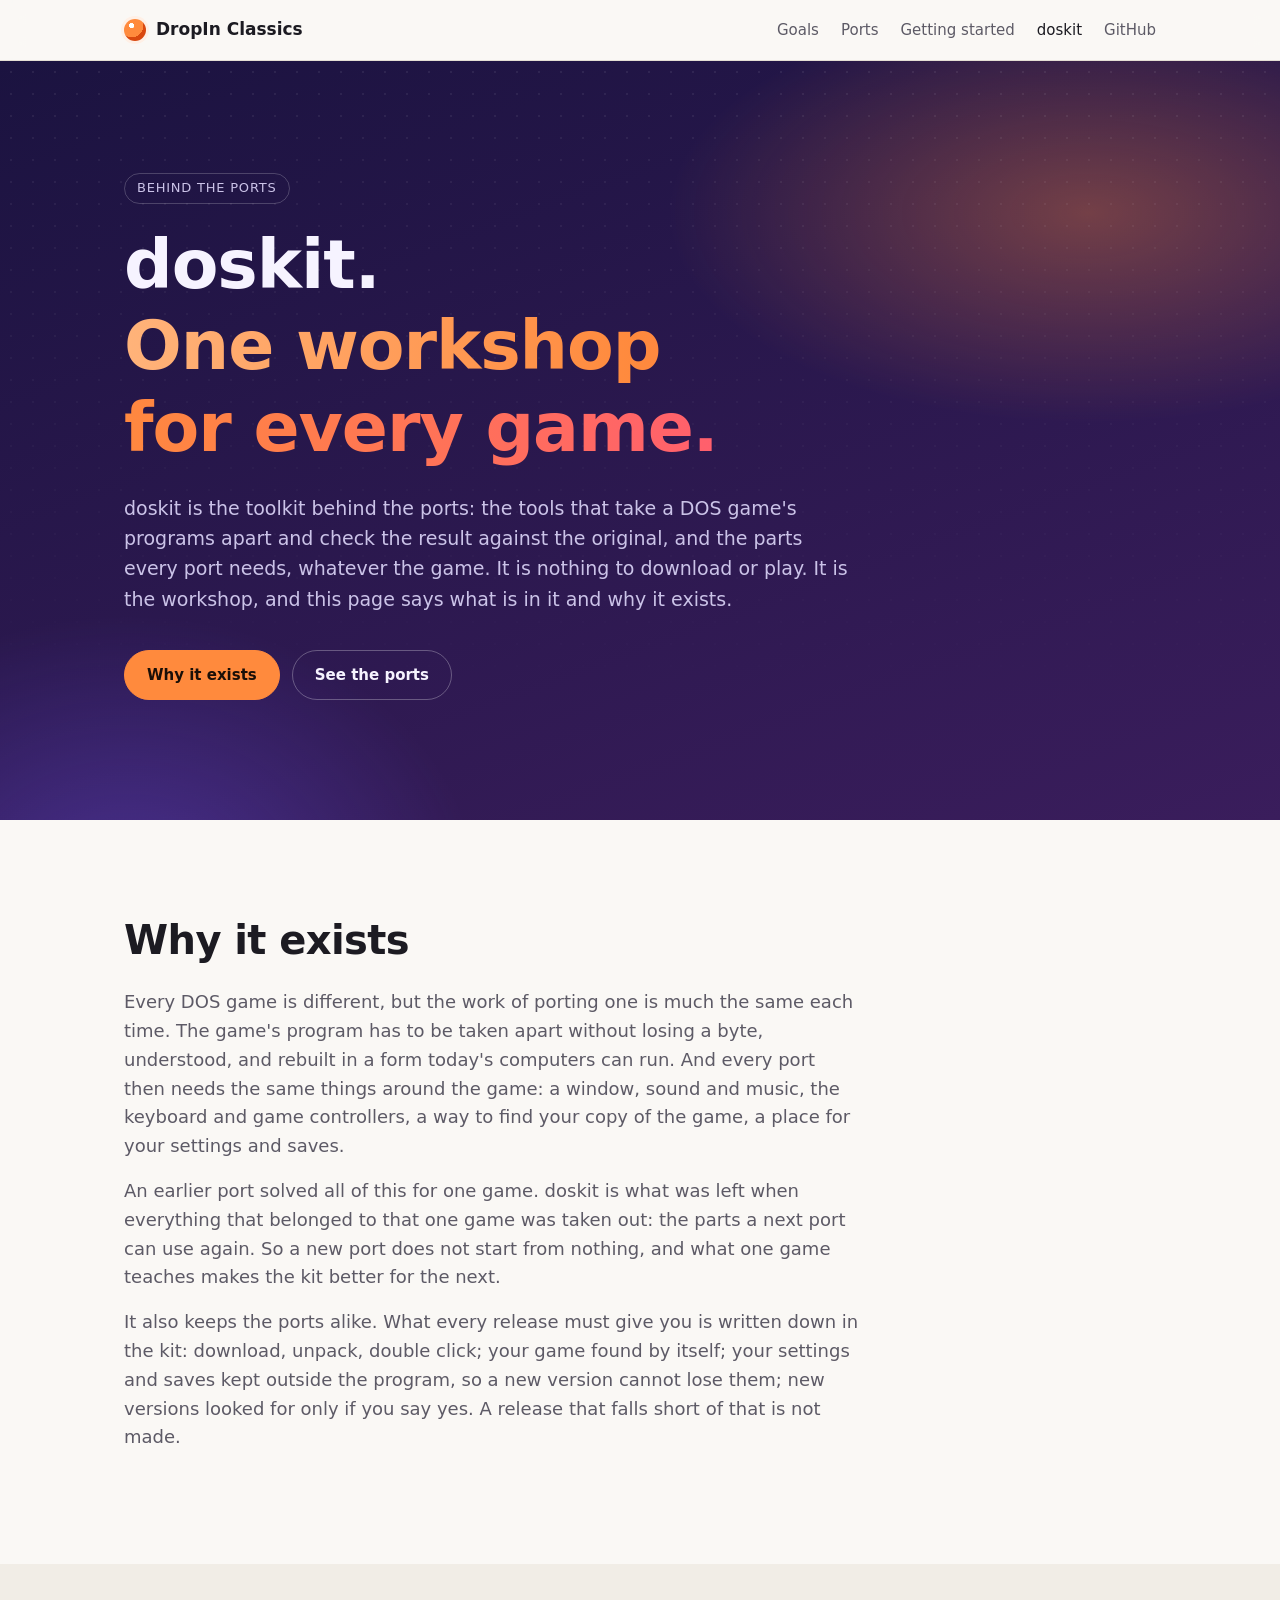
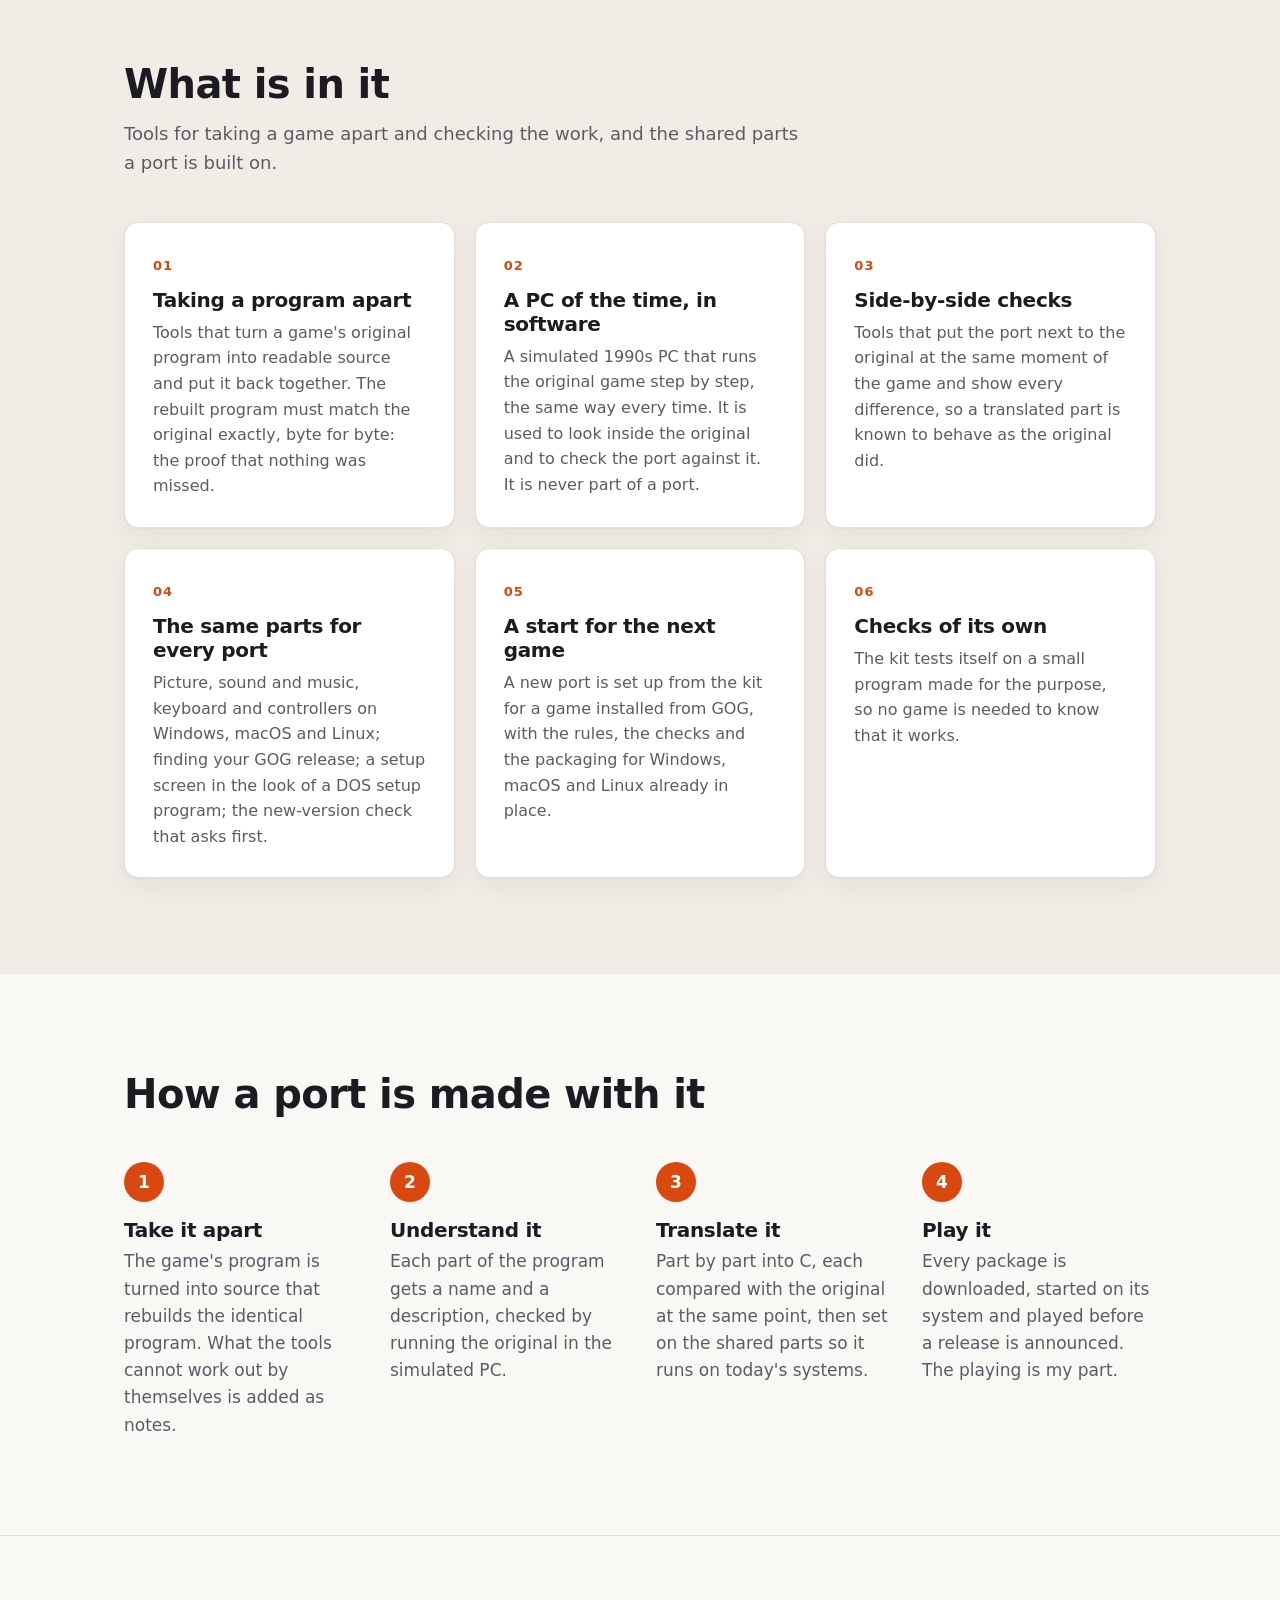
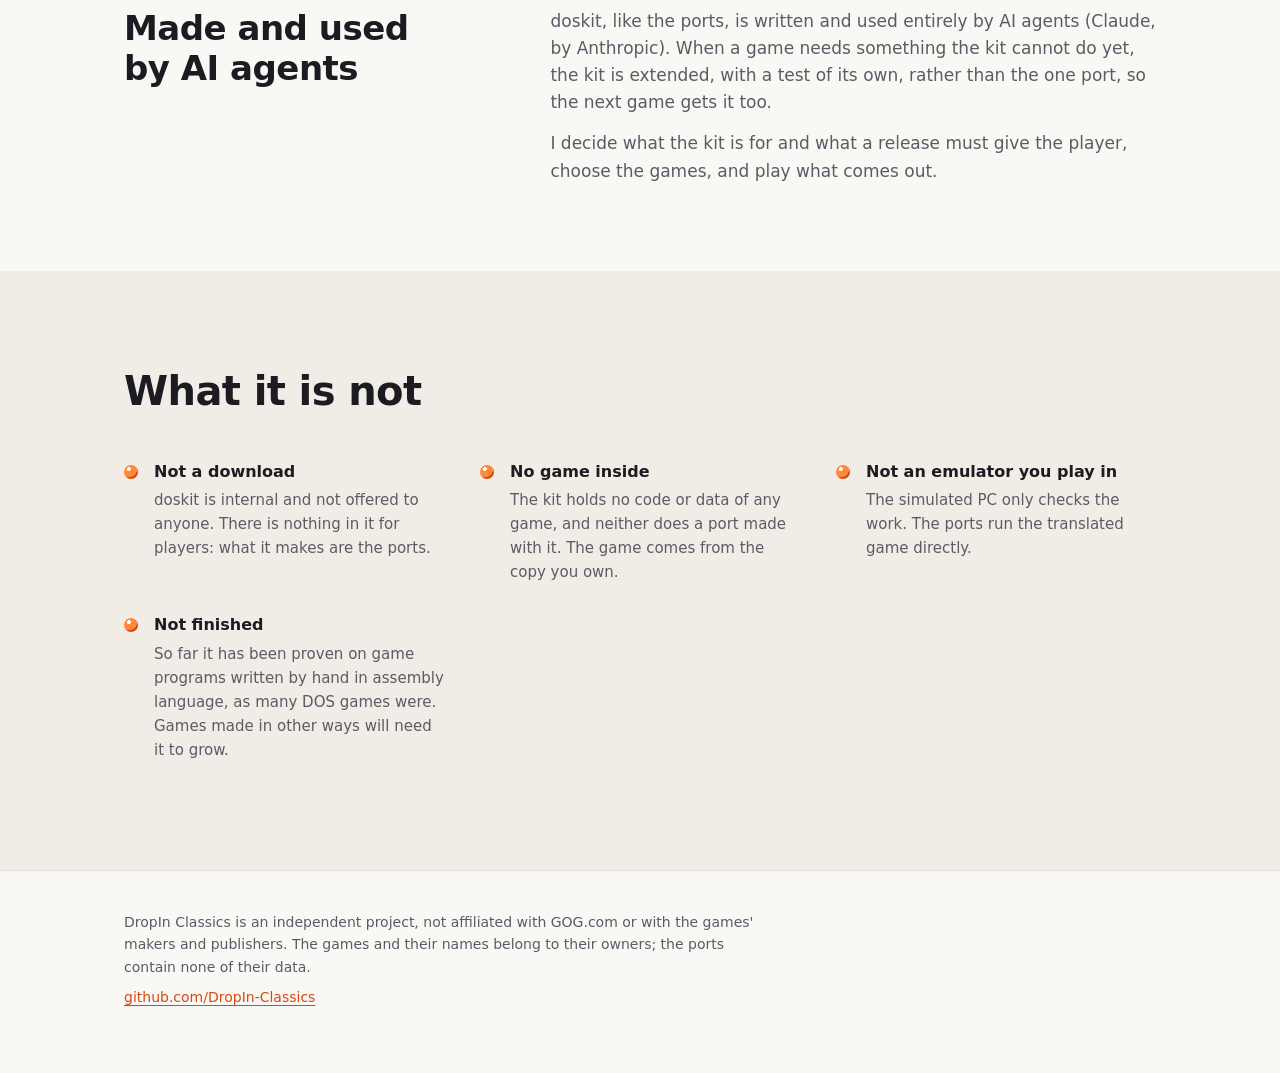
==== doskit.html @ afe6a70b "A page on doskit: what the kit behind the ports is and why it exists doskit.html, written by hand fo" ====
<!doctype html>
<html lang="en">
<head>
<meta charset="utf-8">
<meta name="viewport" content="width=device-width, initial-scale=1">
<title>doskit · DropIn Classics</title>
<meta name="description" content="doskit, the workshop behind the DropIn Classics ports: what it is and why it exists.">
<meta name="color-scheme" content="light dark">
<link rel="icon" href="favicon.svg" type="image/svg+xml">
<link rel="stylesheet" href="style.css">
</head>
<body>

<header class="top">
  <div class="wrap top-inner">
    <a class="brand" href="index.html"><span class="mark" aria-hidden="true"></span>DropIn Classics</a>
    <nav>
      <a href="index.html#goals">Goals</a>
      <a href="index.html#ports">Ports</a>
      <a href="index.html#start">Getting started</a>
      <a href="doskit.html" aria-current="page">doskit</a>
      <a href="https://github.com/DropIn-Classics">GitHub</a>
    </nav>
  </div>
</header>

<main>

<section class="hero">
  <div class="wrap">
    <p class="eyebrow">Behind the ports</p>
    <h1>doskit.<br><span>One workshop for every game.</span></h1>
    <p class="lead">doskit is the toolkit behind the ports: the tools that take a
      DOS game's programs apart and check the result against the original, and the
      parts every port needs, whatever the game. It is nothing to download or play.
      It is the workshop, and this page says what is in it and why it exists.</p>
    <div class="actions">
      <a class="button primary" href="#why">Why it exists</a>
      <a class="button" href="index.html#ports">See the ports</a>
    </div>
  </div>
</section>

<section id="why" class="section">
  <div class="wrap">
    <h2>Why it exists</h2>
    <div class="prose">
      <p>Every DOS game is different, but the work of porting one is much the same
        each time. The game's program has to be taken apart without losing a byte,
        understood, and rebuilt in a form today's computers can run. And every
        port then needs the same things around the game: a window, sound and
        music, the keyboard and game controllers, a way to find your copy of the
        game, a place for your settings and saves.</p>
      <p>An earlier port solved all of this for one game. doskit is what was left
        when everything that belonged to that one game was taken out: the parts a
        next port can use again. So a new port does not start from nothing, and
        what one game teaches makes the kit better for the next.</p>
      <p>It also keeps the ports alike. What every release must give you is
        written down in the kit: download, unpack, double click; your game found
        by itself; your settings and saves kept outside the program, so a new
        version cannot lose them; new versions looked for only if you say yes. A
        release that falls short of that is not made.</p>
    </div>
  </div>
</section>

<section id="inside" class="section alt">
  <div class="wrap">
    <h2>What is in it</h2>
    <p class="section-lead">Tools for taking a game apart and checking the work,
      and the shared parts a port is built on.</p>
    <div class="goals">
      <article class="goal">
        <span class="num">01</span>
        <h3>Taking a program apart</h3>
        <p>Tools that turn a game's original program into readable source and put
          it back together. The rebuilt program must match the original exactly,
          byte for byte: the proof that nothing was missed.</p>
      </article>
      <article class="goal">
        <span class="num">02</span>
        <h3>A PC of the time, in software</h3>
        <p>A simulated 1990s PC that runs the original game step by step, the same
          way every time. It is used to look inside the original and to check the
          port against it. It is never part of a port.</p>
      </article>
      <article class="goal">
        <span class="num">03</span>
        <h3>Side-by-side checks</h3>
        <p>Tools that put the port next to the original at the same moment of the
          game and show every difference, so a translated part is known to behave
          as the original did.</p>
      </article>
      <article class="goal">
        <span class="num">04</span>
        <h3>The same parts for every port</h3>
        <p>Picture, sound and music, keyboard and controllers on Windows, macOS and
          Linux; finding your GOG release; a setup screen in the look of a DOS
          setup program; the new-version check that asks first.</p>
      </article>
      <article class="goal">
        <span class="num">05</span>
        <h3>A start for the next game</h3>
        <p>A new port is set up from the kit for a game installed from GOG, with
          the rules, the checks and the packaging for Windows, macOS and Linux
          already in place.</p>
      </article>
      <article class="goal">
        <span class="num">06</span>
        <h3>Checks of its own</h3>
        <p>The kit tests itself on a small program made for the purpose, so no
          game is needed to know that it works.</p>
      </article>
    </div>
  </div>
</section>

<section id="how" class="section">
  <div class="wrap">
    <h2>How a port is made with it</h2>
    <ol class="steps four">
      <li><h3>Take it apart</h3><p>The game's program is turned into source that
        rebuilds the identical program. What the tools cannot work out by
        themselves is added as notes.</p></li>
      <li><h3>Understand it</h3><p>Each part of the program gets a name and a
        description, checked by running the original in the simulated PC.</p></li>
      <li><h3>Translate it</h3><p>Part by part into C, each compared with the
        original at the same point, then set on the shared parts so it runs on
        today's systems.</p></li>
      <li><h3>Play it</h3><p>Every package is downloaded, started on its system
        and played before a release is announced. The playing is my part.</p></li>
    </ol>
  </div>
</section>

<section class="section made">
  <div class="wrap made-inner">
    <h2>Made and used<br>by AI agents</h2>
    <div>
      <p>doskit, like the ports, is written and used entirely by AI agents
        (Claude, by Anthropic). When a game needs something the kit cannot do
        yet, the kit is extended, with a test of its own, rather than the one
        port, so the next game gets it too.</p>
      <p>I decide what the kit is for and what a release must give the player,
        choose the games, and play what comes out.</p>
    </div>
  </div>
</section>

<section id="not" class="section alt">
  <div class="wrap">
    <h2>What it is not</h2>
    <ul class="brings plain">
      <li><h4>Not a download</h4><p>doskit is internal and not offered to anyone.
        There is nothing in it for players: what it makes are the ports.</p></li>
      <li><h4>No game inside</h4><p>The kit holds no code or data of any game, and
        neither does a port made with it. The game comes from the copy you
        own.</p></li>
      <li><h4>Not an emulator you play in</h4><p>The simulated PC only checks the
        work. The ports run the translated game directly.</p></li>
      <li><h4>Not finished</h4><p>So far it has been proven on game programs written
        by hand in assembly language, as many DOS games were. Games made in other
        ways will need it to grow.</p></li>
    </ul>
  </div>
</section>

</main>

<footer class="foot">
  <div class="wrap">
    <p>DropIn Classics is an independent project, not affiliated with GOG.com or
      with the games' makers and publishers. The games and their names belong to
      their owners; the ports contain none of their data.</p>
    <p><a href="https://github.com/DropIn-Classics">github.com/DropIn-Classics</a></p>
  </div>
</footer>

</body>
</html>
---- style.css ----
:root {
  --bg: #faf8f5;
  --bg-alt: #f1ede6;
  --surface: #ffffff;
  --text: #1c1b22;
  --muted: #5d5a66;
  --line: #e4ded4;
  --accent: #d9480f;
  --accent-soft: #fff0e6;
  --accent-text: #ffffff;
  --hero-a: #1b1340;
  --hero-b: #3a1d5c;
  --hero-text: #f6f3ff;
  --hero-muted: #cbc3e8;
  --glow: #ff8a3d;
  --radius: 14px;
  --shadow: 0 1px 2px rgba(28, 27, 34, .04), 0 8px 24px rgba(28, 27, 34, .06);
  --sans: system-ui, -apple-system, "Segoe UI", Roboto, "Helvetica Neue", Arial, sans-serif;
}

@media (prefers-color-scheme: dark) {
  :root {
    --bg: #131219;
    --bg-alt: #1a1922;
    --surface: #1f1e29;
    --text: #ecebf2;
    --muted: #a3a0b3;
    --line: #2e2c3a;
    --accent: #ff8a3d;
    --accent-soft: #2e2019;
    --accent-text: #1a0f08;
    --hero-a: #0e0a24;
    --hero-b: #2a1545;
    --shadow: 0 1px 2px rgba(0, 0, 0, .3), 0 8px 24px rgba(0, 0, 0, .25);
  }
}

* { box-sizing: border-box; }

html { scroll-behavior: smooth; scroll-padding-top: 72px; }

body {
  margin: 0;
  background: var(--bg);
  color: var(--text);
  font: 17px/1.6 var(--sans);
  -webkit-font-smoothing: antialiased;
}

a { color: var(--accent); text-decoration-thickness: 1px; text-underline-offset: 3px; }

h1, h2, h3 { line-height: 1.2; letter-spacing: -0.015em; margin: 0; }

.wrap { max-width: 1080px; margin: 0 auto; padding: 0 24px; }

/* header */
.top {
  position: sticky; top: 0; z-index: 10;
  background: color-mix(in srgb, var(--bg) 85%, transparent);
  backdrop-filter: saturate(160%) blur(12px);
  -webkit-backdrop-filter: saturate(160%) blur(12px);
  border-bottom: 1px solid var(--line);
}
.top-inner { display: flex; align-items: center; justify-content: space-between; height: 60px; gap: 16px; }
.brand { display: flex; align-items: center; gap: 10px; font-weight: 700; color: var(--text); text-decoration: none; white-space: nowrap; }
.mark {
  width: 22px; height: 22px; border-radius: 50%;
  background: radial-gradient(circle at 35% 30%, #fff 0 12%, var(--glow) 13% 55%, var(--accent) 56%);
  box-shadow: 0 0 0 3px var(--accent-soft);
}
nav { display: flex; gap: 22px; }
nav a { color: var(--muted); text-decoration: none; font-size: 15px; }
nav a:hover, nav a[aria-current] { color: var(--text); }

/* hero */
.hero {
  position: relative; overflow: hidden;
  background:
    radial-gradient(600px 300px at 85% 20%, rgba(255, 138, 61, .35), transparent 70%),
    radial-gradient(500px 400px at 10% 110%, rgba(120, 90, 255, .35), transparent 70%),
    linear-gradient(160deg, var(--hero-a), var(--hero-b));
  color: var(--hero-text);
  padding: 112px 0 120px;
}
.hero::after {
  content: ""; position: absolute; inset: 0; pointer-events: none;
  background-image: radial-gradient(rgba(255, 255, 255, .07) 1px, transparent 1px);
  background-size: 22px 22px;
  mask-image: linear-gradient(to bottom, #000, transparent 90%);
}
.hero .wrap { position: relative; z-index: 1; }
.eyebrow {
  display: inline-block; margin: 0 0 20px; padding: 4px 12px;
  border: 1px solid rgba(255, 255, 255, .2); border-radius: 999px;
  font-size: 13px; letter-spacing: .06em; text-transform: uppercase; color: var(--hero-muted);
}
.hero h1 { font-size: clamp(38px, 6.4vw, 68px); font-weight: 800; max-width: 14ch; }
.hero h1 span {
  background: linear-gradient(90deg, #ffb37a, var(--glow) 45%, #ff5f6d);
  -webkit-background-clip: text; background-clip: text; color: transparent;
}
.lead { font-size: 19px; color: var(--hero-muted); max-width: 60ch; margin: 24px 0 36px; }
.actions { display: flex; flex-wrap: wrap; gap: 12px; }

.button {
  display: inline-flex; align-items: center; gap: 8px;
  padding: 12px 22px; border-radius: 999px;
  font-weight: 600; font-size: 15px; text-decoration: none;
  border: 1px solid rgba(255, 255, 255, .28); color: var(--hero-text);
  transition: transform .15s ease, background .15s ease;
}
.button:hover { transform: translateY(-1px); background: rgba(255, 255, 255, .08); }
.button.primary { background: var(--glow); border-color: var(--glow); color: #1a0f08; }
.button.primary:hover { background: #ff9d5c; }

/* sections */
.section { padding: 96px 0; }
.section.alt { background: var(--bg-alt); }
.section h2 { font-size: clamp(28px, 4vw, 40px); font-weight: 800; }
.section-lead { color: var(--muted); font-size: 18px; margin: 12px 0 44px; max-width: 60ch; }

/* goals */
.goals { display: grid; grid-template-columns: repeat(auto-fill, minmax(290px, 1fr)); gap: 20px; }
.goal {
  background: var(--surface); border: 1px solid var(--line); border-radius: var(--radius);
  padding: 28px; box-shadow: var(--shadow);
}
.goal .num { font-weight: 700; font-size: 13px; color: var(--accent); letter-spacing: .08em; }
.goal h3 { font-size: 20px; margin: 10px 0 8px; }
.goal p { margin: 0; color: var(--muted); font-size: 16px; }

/* ports */
.port {
  background: var(--surface); border: 1px solid var(--line); border-radius: 20px;
  box-shadow: var(--shadow); overflow: hidden;
}
.port + .port { margin-top: 28px; }
.port-head {
  display: grid; grid-template-columns: 1fr auto; gap: 24px; align-items: start;
  padding: 36px 36px 28px; border-bottom: 1px solid var(--line);
}
.port-head h3 { font-size: 30px; font-weight: 800; }
.port-meta { color: var(--muted); font-size: 15px; margin: 6px 0 16px; }
.chips { display: flex; flex-wrap: wrap; gap: 8px; margin: 0; padding: 0; list-style: none; }
.chips li {
  font-size: 13px; font-weight: 600; padding: 4px 11px; border-radius: 999px;
  background: var(--accent-soft); color: var(--accent);
}
.provenance { color: var(--muted); font-size: 15px; max-width: 68ch; margin: 18px 0 0; }

.release {
  min-width: 250px; padding: 20px; border-radius: var(--radius);
  background: var(--bg-alt); border: 1px solid var(--line);
}
.release .label { font-size: 12px; text-transform: uppercase; letter-spacing: .08em; color: var(--muted); }
.release .version { font-size: 26px; font-weight: 800; margin: 2px 0 0; }
.release .date { font-size: 14px; color: var(--muted); }
.release .note { font-size: 14px; color: var(--muted); margin: 10px 0 16px; max-width: 32ch; }
.release .downloads { display: grid; gap: 8px; }
.release .button { color: var(--accent-text); background: var(--accent); border-color: var(--accent); width: 100%; justify-content: center; }
.release .button:hover { background: var(--accent); filter: brightness(1.08); }
.release .source { display: block; text-align: center; font-size: 14px; margin-top: 10px; }

.brings {
  display: grid; grid-template-columns: repeat(auto-fill, minmax(280px, 1fr));
  gap: 4px 36px; padding: 28px 36px 36px; margin: 0; list-style: none;
}
.brings li { position: relative; padding: 12px 0 12px 30px; }
.brings li::before {
  content: ""; position: absolute; left: 0; top: 18px; width: 14px; height: 14px; border-radius: 50%;
  background: radial-gradient(circle at 35% 30%, #fff 0 14%, var(--glow) 15% 60%, var(--accent) 61%);
}
.brings h4 { margin: 0 0 4px; font-size: 16px; }
.brings p { margin: 0; color: var(--muted); font-size: 15px; }
.requires { padding: 0 36px 32px; margin: 0; font-size: 15px; color: var(--muted); }
.requires strong { color: var(--text); }

/* steps */
.steps { list-style: none; counter-reset: s; padding: 0; margin: 44px 0 0; display: grid; grid-template-columns: repeat(auto-fit, minmax(260px, 1fr)); gap: 32px; }
.steps li { counter-increment: s; position: relative; padding-top: 56px; }
.steps li::before {
  content: counter(s); position: absolute; top: 0; left: 0;
  width: 40px; height: 40px; border-radius: 50%; display: grid; place-items: center;
  font-weight: 800; background: var(--accent); color: var(--accent-text);
}
.steps h3 { font-size: 20px; margin-bottom: 6px; }
.steps p { margin: 0; color: var(--muted); }

/* footer */
.foot { border-top: 1px solid var(--line); padding: 40px 0 56px; color: var(--muted); font-size: 14px; }
.foot p { max-width: 72ch; margin: 0 0 8px; }

@media (max-width: 720px) {
  body { font-size: 16px; }
  .wrap { padding: 0 16px; }
  nav { gap: 14px; }
  nav a:nth-child(3) { display: none; }
  .hero { padding: 72px 0 80px; }
  .section { padding: 64px 0; }
  .port-head { grid-template-columns: 1fr; padding: 24px 20px 20px; }
  .release { min-width: 0; }
  .brings { padding: 16px 20px 24px; }
  .requires { padding: 0 20px 24px; }
}

@media (max-width: 420px) {
  nav a:nth-child(1) { display: none; }
}

@media (prefers-reduced-motion: reduce) {
  html { scroll-behavior: auto; }
  .button { transition: none; }
}

/* footnotes */
.fn { margin-left: 2px; color: var(--accent); text-decoration: none; font-weight: 700; }
.footnotes { list-style: none; padding: 0; margin: 28px 0 0; color: var(--muted); font-size: 14px; max-width: 72ch; }
.footnotes li { margin: 0 0 6px; }
.footnotes span { color: var(--accent); font-weight: 700; margin-right: 4px; }

/* how the ports are made */
.made { padding: 72px 0; border-top: 1px solid var(--line); }
.made-inner { display: grid; grid-template-columns: minmax(0, 1fr) minmax(0, 1.6fr); gap: 48px; align-items: start; }
.made h2 { font-size: clamp(26px, 3.4vw, 34px); }
.made p { margin: 0 0 14px; color: var(--muted); font-size: 17px; }
@media (max-width: 720px) {
  .made { padding: 56px 0; }
  .made-inner { grid-template-columns: 1fr; gap: 16px; }
}

/* doskit page */
.prose { max-width: 68ch; margin-top: 24px; }
.prose p { margin: 0 0 16px; color: var(--muted); font-size: 18px; }
.brings.plain { padding: 0; margin-top: 32px; }
.steps.four { grid-template-columns: repeat(auto-fit, minmax(210px, 1fr)); }
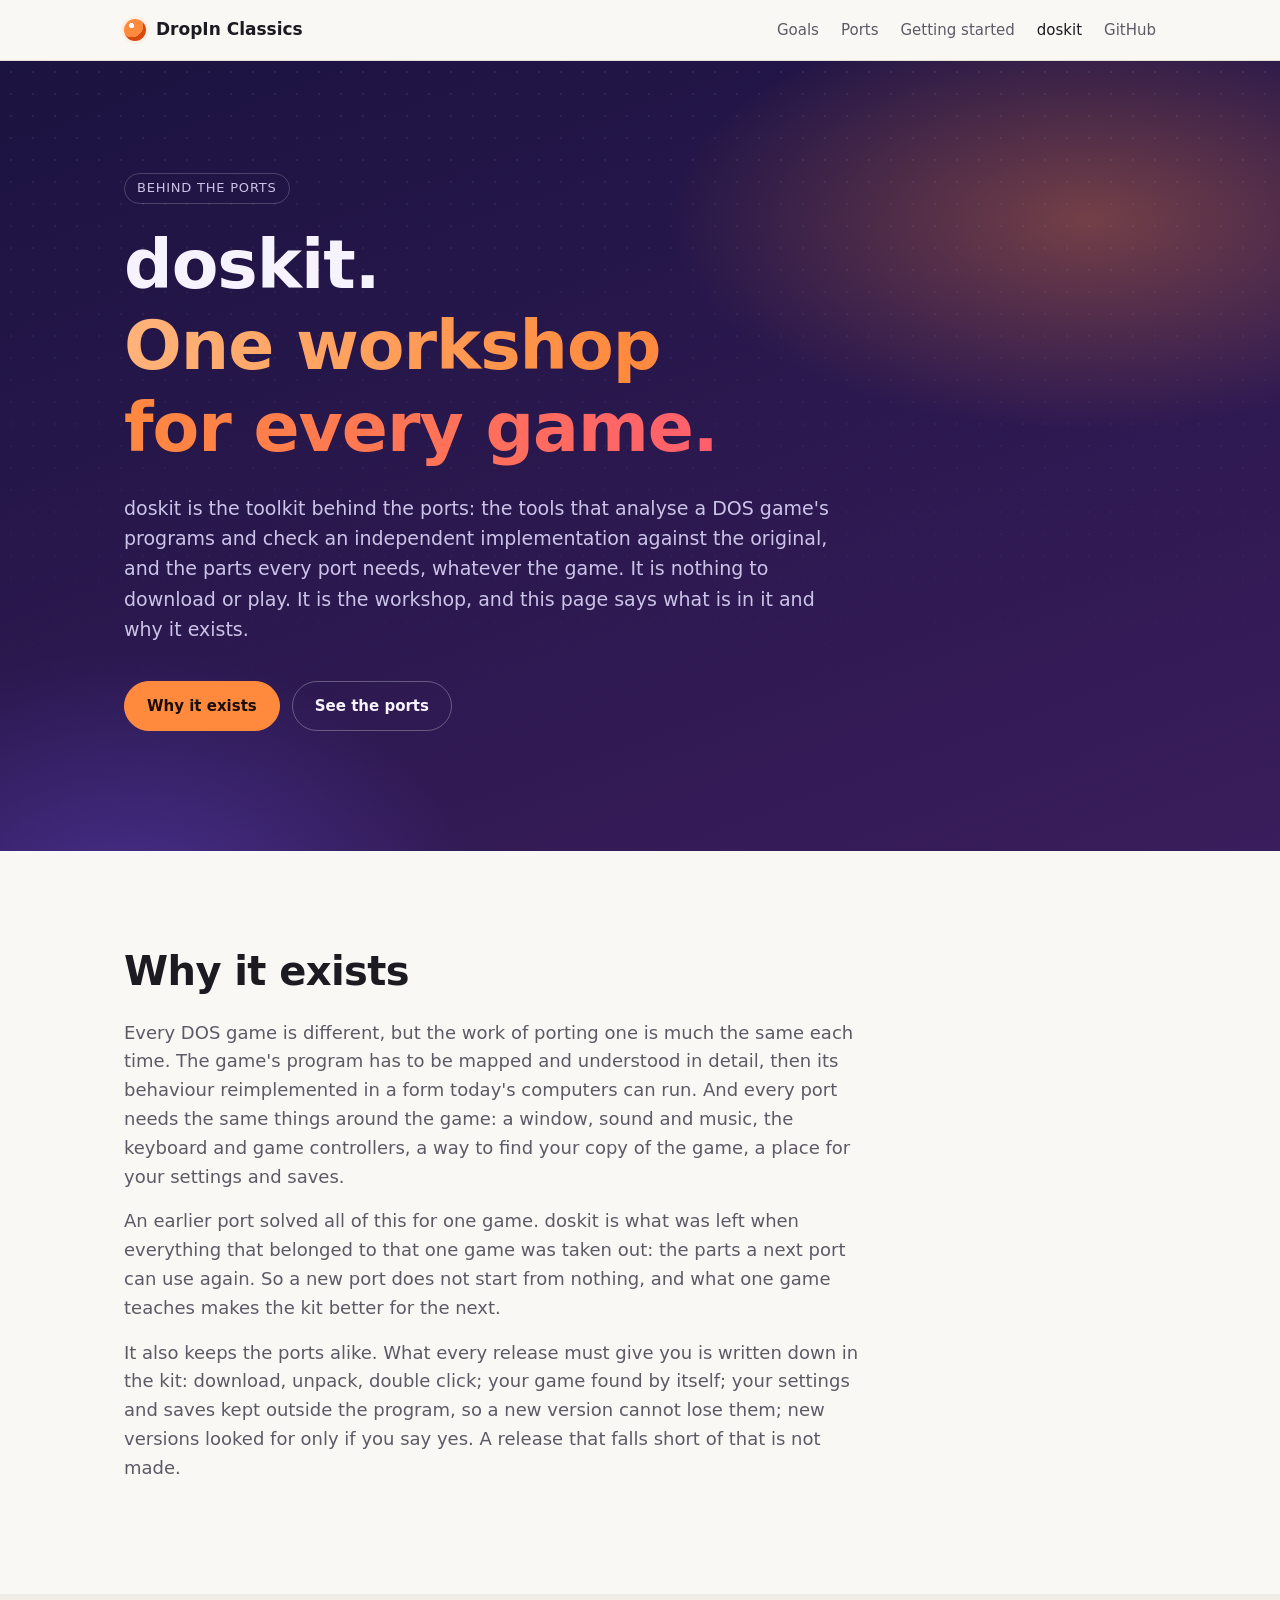
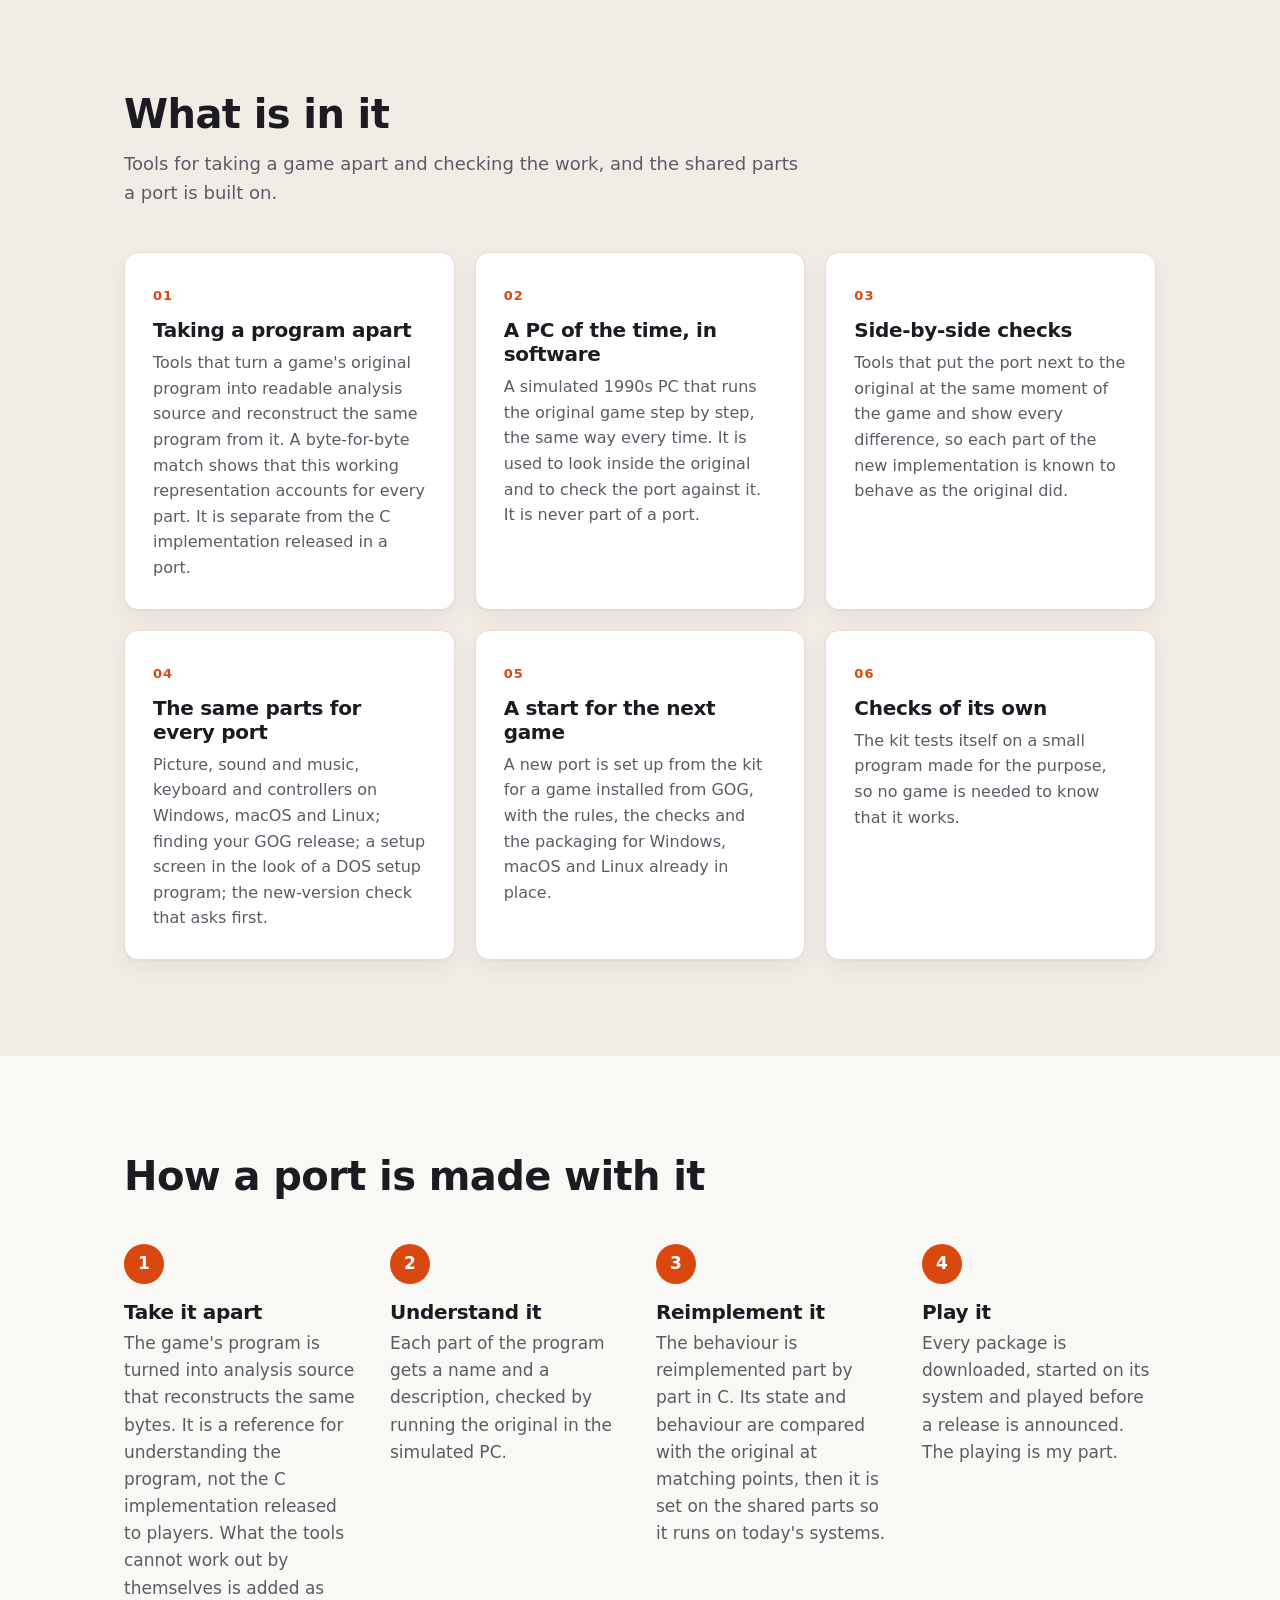
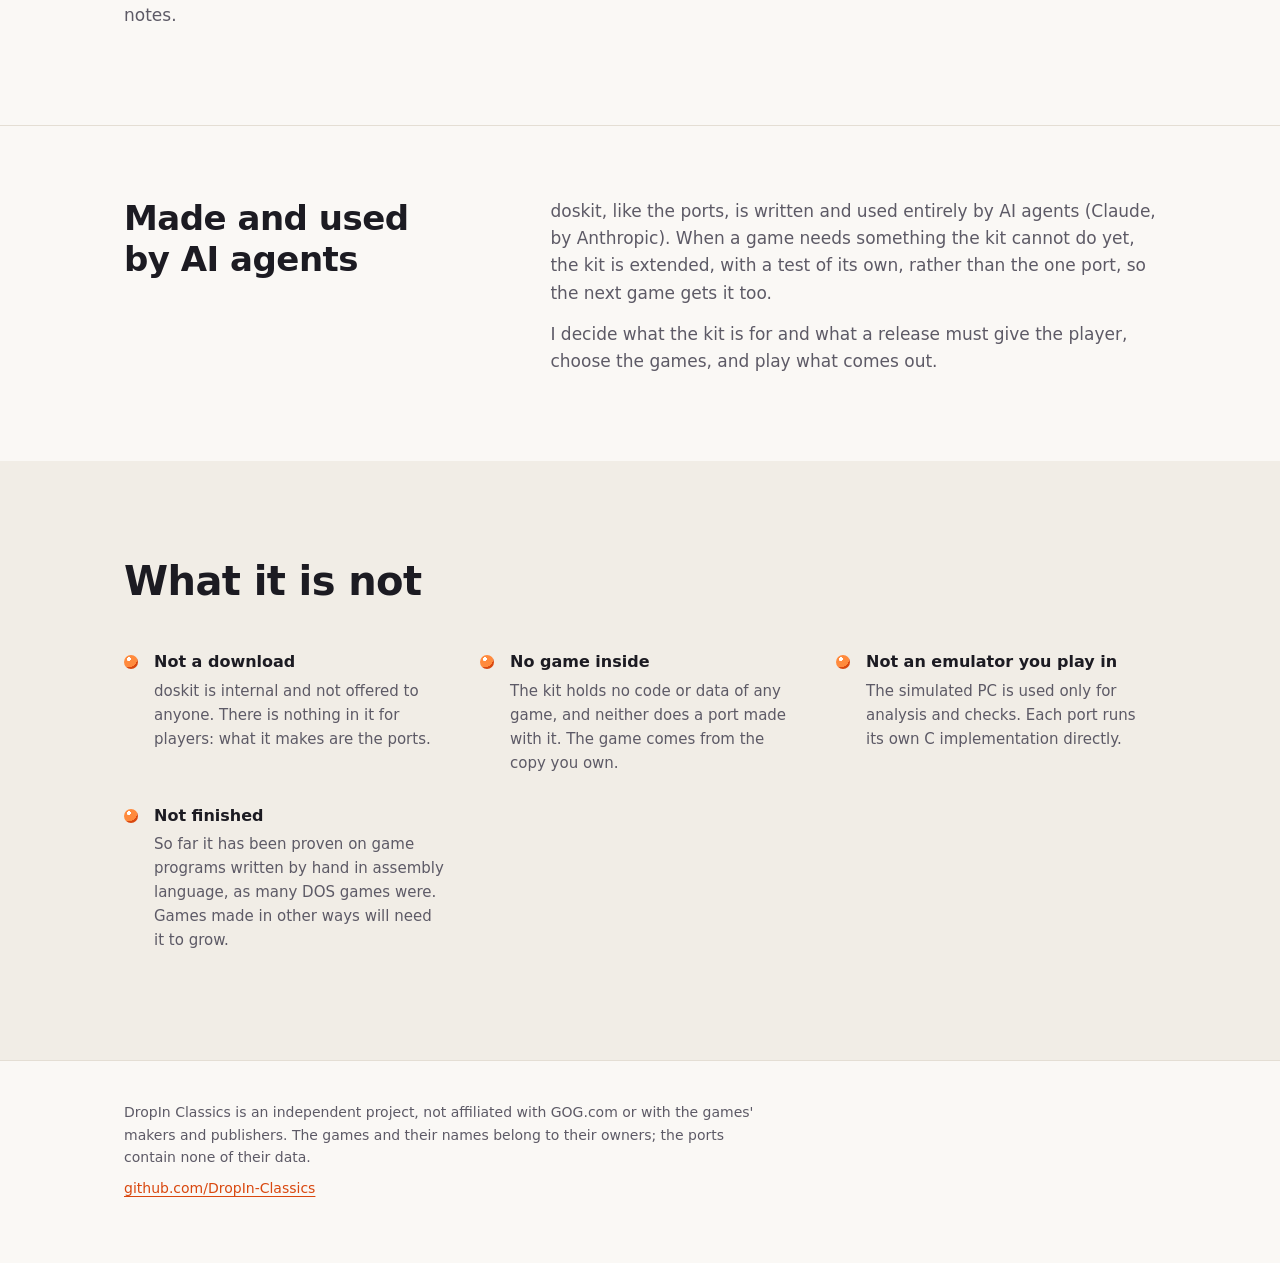
==== commit 8ceb7424: "Clarify independent implementations and verification" ====
--- a/doskit.html
+++ b/doskit.html
@@ -30,10 +30,11 @@
   <div class="wrap">
     <p class="eyebrow">Behind the ports</p>
     <h1>doskit.<br><span>One workshop for every game.</span></h1>
-    <p class="lead">doskit is the toolkit behind the ports: the tools that take a
-      DOS game's programs apart and check the result against the original, and the
-      parts every port needs, whatever the game. It is nothing to download or play.
-      It is the workshop, and this page says what is in it and why it exists.</p>
+    <p class="lead">doskit is the toolkit behind the ports: the tools that analyse a
+      DOS game's programs and check an independent implementation against the
+      original, and the parts every port needs, whatever the game. It is nothing to
+      download or play. It is the workshop, and this page says what is in it and why
+      it exists.</p>
     <div class="actions">
       <a class="button primary" href="#why">Why it exists</a>
       <a class="button" href="index.html#ports">See the ports</a>
@@ -46,11 +47,11 @@
     <h2>Why it exists</h2>
     <div class="prose">
       <p>Every DOS game is different, but the work of porting one is much the same
-        each time. The game's program has to be taken apart without losing a byte,
-        understood, and rebuilt in a form today's computers can run. And every
-        port then needs the same things around the game: a window, sound and
-        music, the keyboard and game controllers, a way to find your copy of the
-        game, a place for your settings and saves.</p>
+        each time. The game's program has to be mapped and understood in detail,
+        then its behaviour reimplemented in a form today's computers can run. And
+        every port needs the same things around the game: a window, sound and music,
+        the keyboard and game controllers, a way to find your copy of the game, a
+        place for your settings and saves.</p>
       <p>An earlier port solved all of this for one game. doskit is what was left
         when everything that belonged to that one game was taken out: the parts a
         next port can use again. So a new port does not start from nothing, and
@@ -73,9 +74,10 @@
       <article class="goal">
         <span class="num">01</span>
         <h3>Taking a program apart</h3>
-        <p>Tools that turn a game's original program into readable source and put
-          it back together. The rebuilt program must match the original exactly,
-          byte for byte: the proof that nothing was missed.</p>
+        <p>Tools that turn a game's original program into readable analysis source
+          and reconstruct the same program from it. A byte-for-byte match shows that
+          this working representation accounts for every part. It is separate from
+          the C implementation released in a port.</p>
       </article>
       <article class="goal">
         <span class="num">02</span>
@@ -88,8 +90,8 @@
         <span class="num">03</span>
         <h3>Side-by-side checks</h3>
         <p>Tools that put the port next to the original at the same moment of the
-          game and show every difference, so a translated part is known to behave
-          as the original did.</p>
+          game and show every difference, so each part of the new implementation is
+          known to behave as the original did.</p>
       </article>
       <article class="goal">
         <span class="num">04</span>
@@ -119,14 +121,15 @@
   <div class="wrap">
     <h2>How a port is made with it</h2>
     <ol class="steps four">
-      <li><h3>Take it apart</h3><p>The game's program is turned into source that
-        rebuilds the identical program. What the tools cannot work out by
-        themselves is added as notes.</p></li>
+      <li><h3>Take it apart</h3><p>The game's program is turned into analysis source
+        that reconstructs the same bytes. It is a reference for understanding the
+        program, not the C implementation released to players. What the tools cannot
+        work out by themselves is added as notes.</p></li>
       <li><h3>Understand it</h3><p>Each part of the program gets a name and a
         description, checked by running the original in the simulated PC.</p></li>
-      <li><h3>Translate it</h3><p>Part by part into C, each compared with the
-        original at the same point, then set on the shared parts so it runs on
-        today's systems.</p></li>
+      <li><h3>Reimplement it</h3><p>The behaviour is reimplemented part by part in C.
+        Its state and behaviour are compared with the original at matching points,
+        then it is set on the shared parts so it runs on today's systems.</p></li>
       <li><h3>Play it</h3><p>Every package is downloaded, started on its system
         and played before a release is announced. The playing is my part.</p></li>
     </ol>
@@ -156,8 +159,8 @@
       <li><h4>No game inside</h4><p>The kit holds no code or data of any game, and
         neither does a port made with it. The game comes from the copy you
         own.</p></li>
-      <li><h4>Not an emulator you play in</h4><p>The simulated PC only checks the
-        work. The ports run the translated game directly.</p></li>
+      <li><h4>Not an emulator you play in</h4><p>The simulated PC is used only for
+        analysis and checks. Each port runs its own C implementation directly.</p></li>
       <li><h4>Not finished</h4><p>So far it has been proven on game programs written
         by hand in assembly language, as many DOS games were. Games made in other
         ways will need it to grow.</p></li>
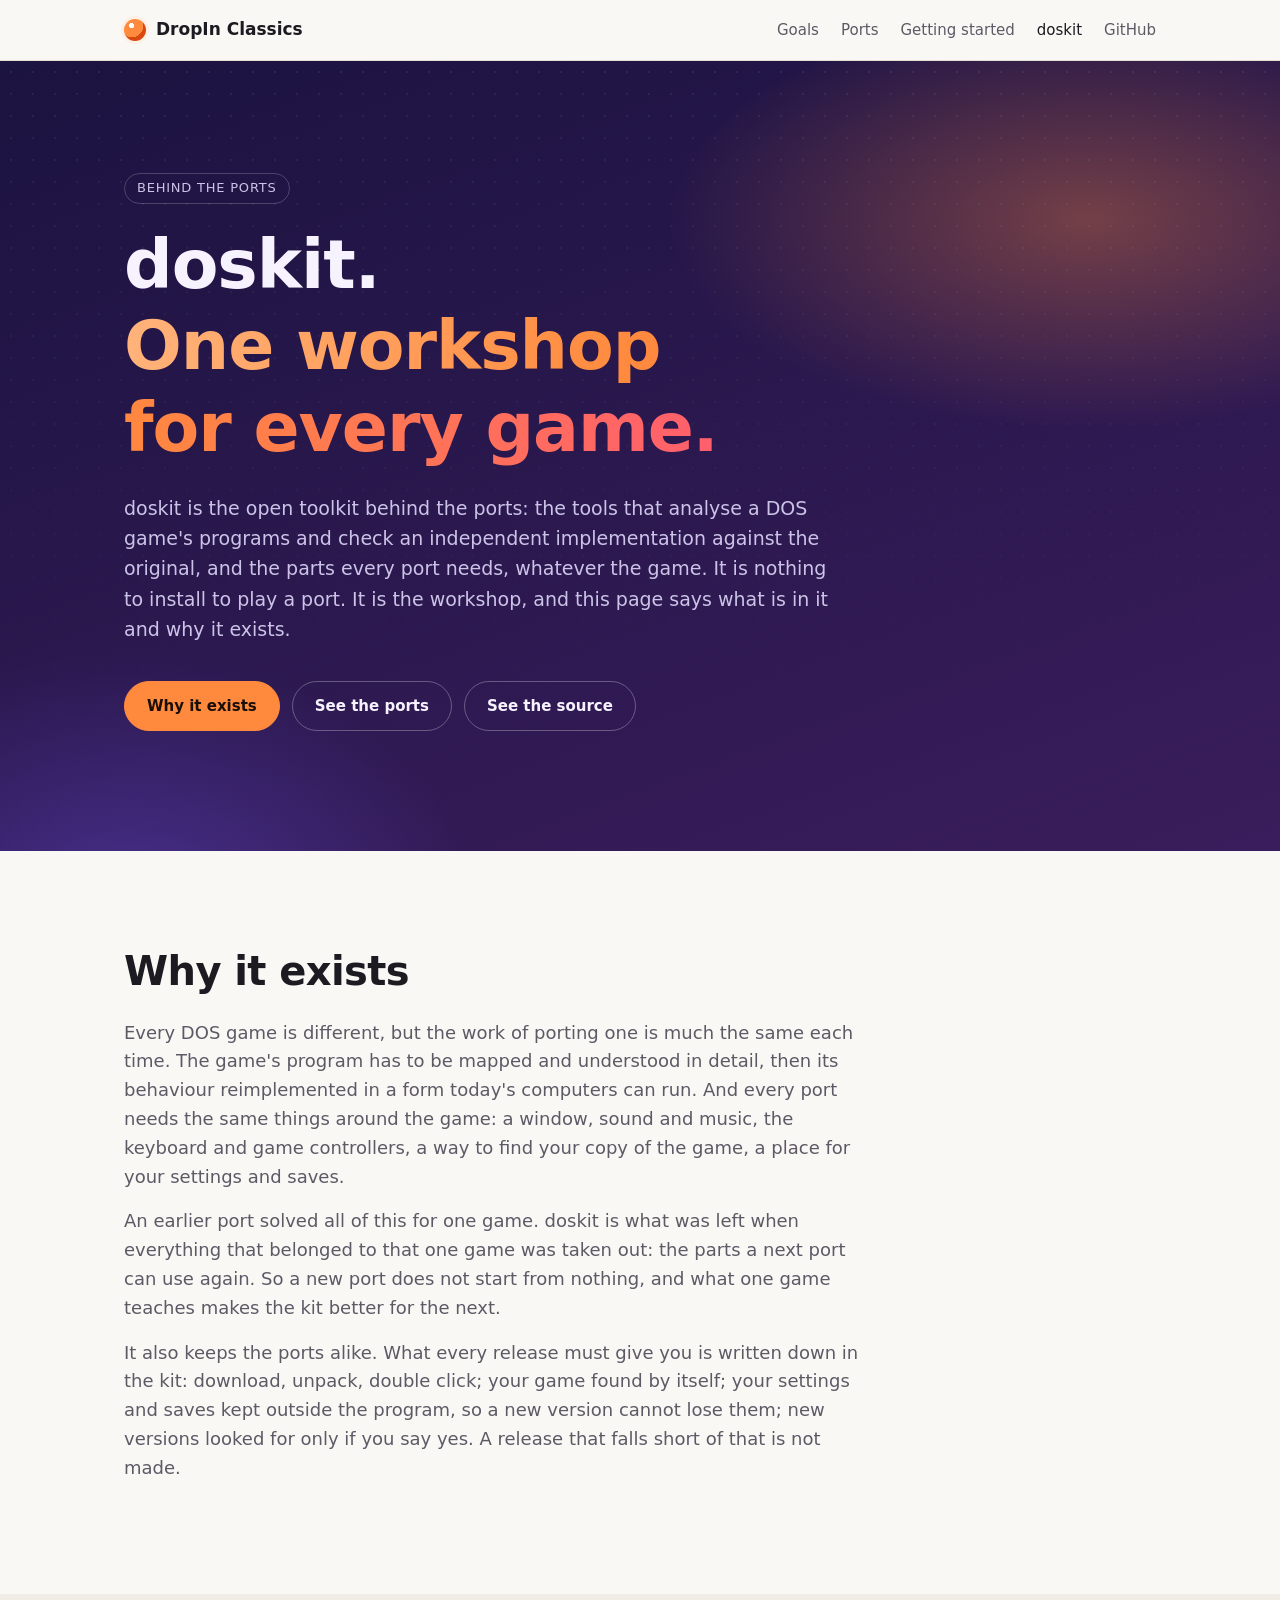
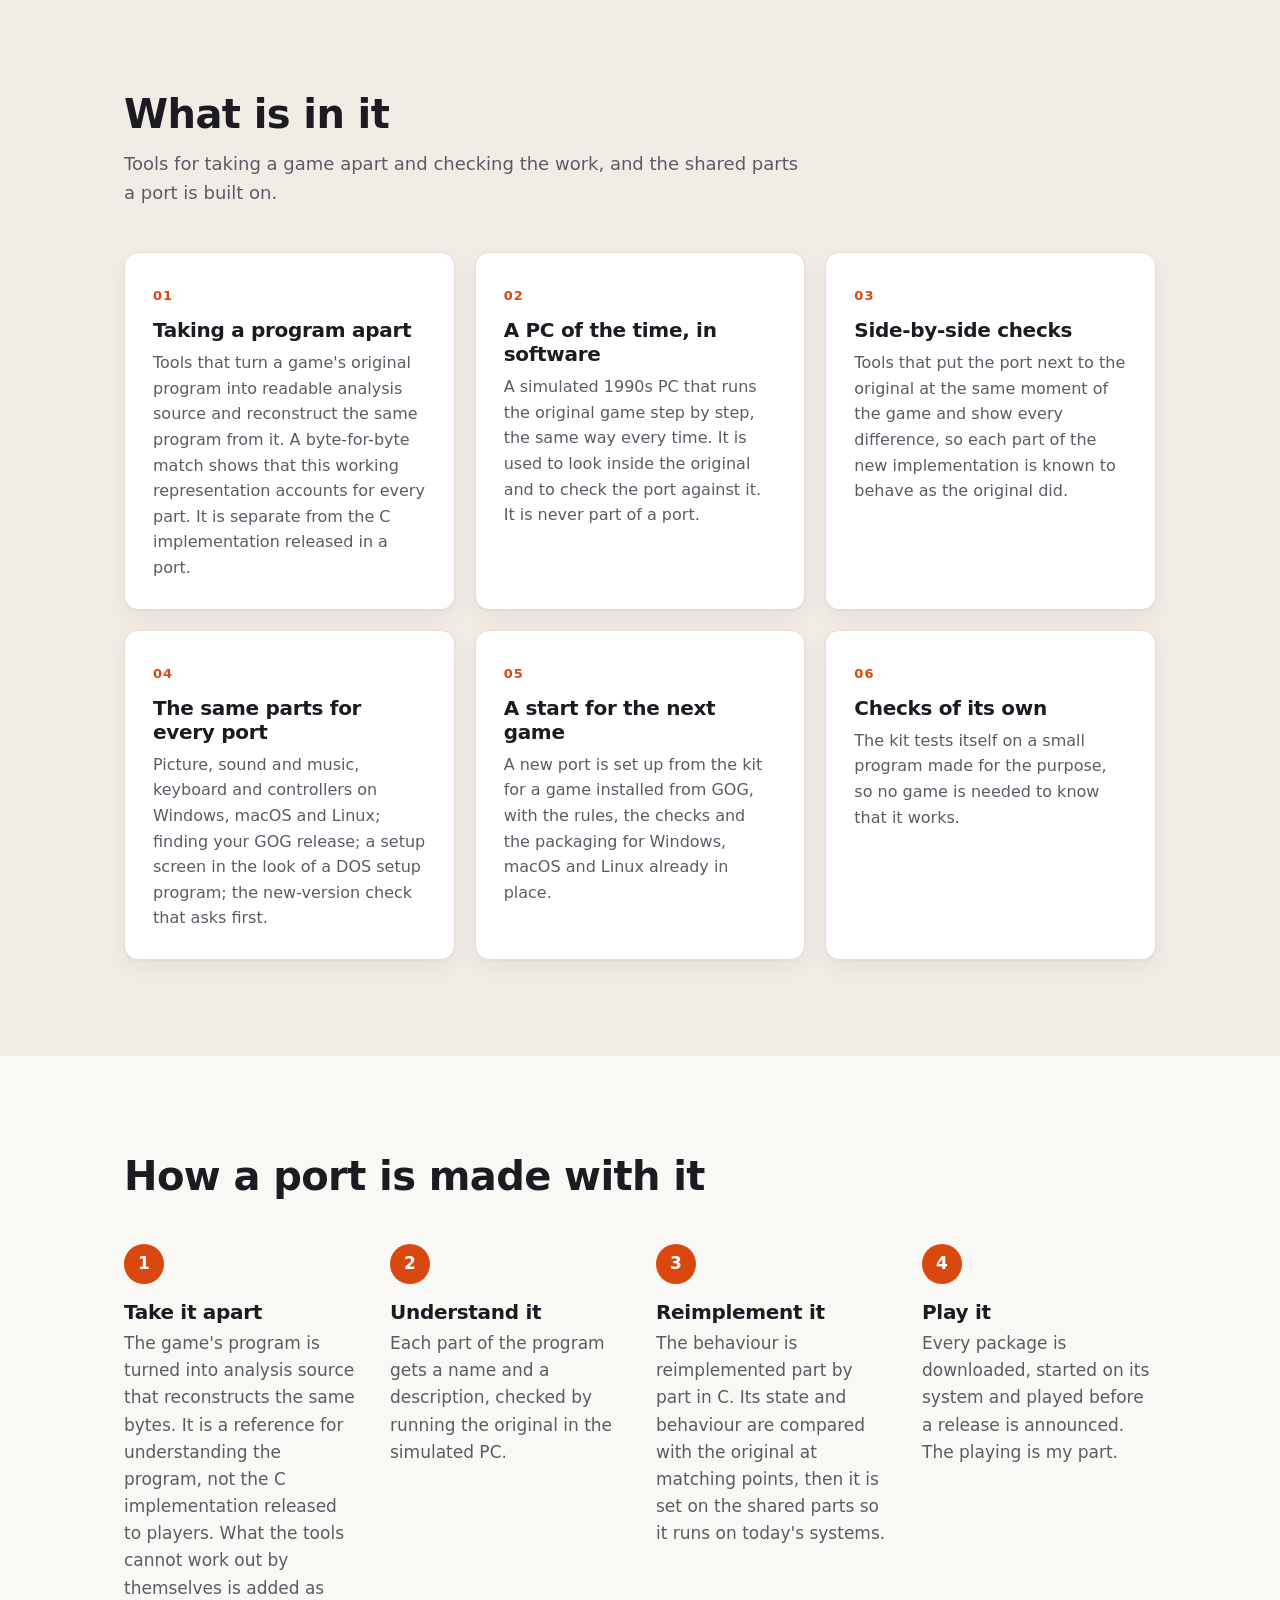
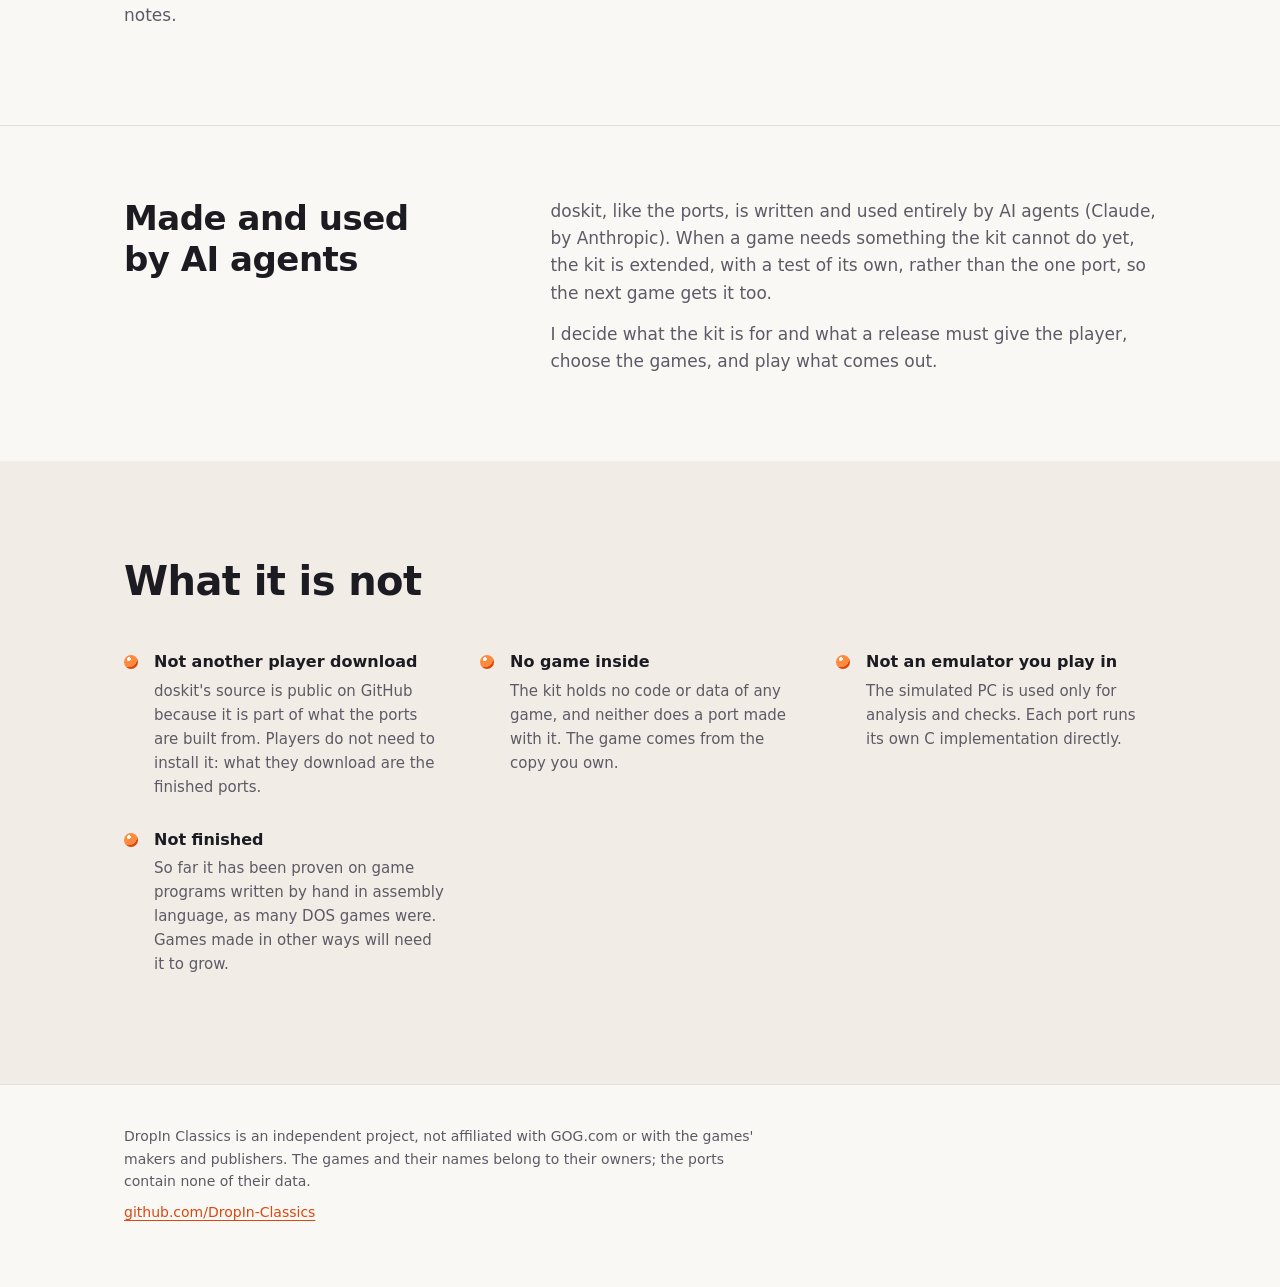
==== commit 78f99b91: "Make doskit's public source visible" ====
--- a/doskit.html
+++ b/doskit.html
@@ -30,14 +30,15 @@
   <div class="wrap">
     <p class="eyebrow">Behind the ports</p>
     <h1>doskit.<br><span>One workshop for every game.</span></h1>
-    <p class="lead">doskit is the toolkit behind the ports: the tools that analyse a
+    <p class="lead">doskit is the open toolkit behind the ports: the tools that analyse a
       DOS game's programs and check an independent implementation against the
       original, and the parts every port needs, whatever the game. It is nothing to
-      download or play. It is the workshop, and this page says what is in it and why
-      it exists.</p>
+      install to play a port. It is the workshop, and this page says what is in it
+      and why it exists.</p>
     <div class="actions">
       <a class="button primary" href="#why">Why it exists</a>
       <a class="button" href="index.html#ports">See the ports</a>
+      <a class="button" href="https://github.com/DropIn-Classics/doskit">See the source</a>
     </div>
   </div>
 </section>
@@ -154,8 +155,9 @@
   <div class="wrap">
     <h2>What it is not</h2>
     <ul class="brings plain">
-      <li><h4>Not a download</h4><p>doskit is internal and not offered to anyone.
-        There is nothing in it for players: what it makes are the ports.</p></li>
+      <li><h4>Not another player download</h4><p>doskit's source is public on
+        GitHub because it is part of what the ports are built from. Players do not
+        need to install it: what they download are the finished ports.</p></li>
       <li><h4>No game inside</h4><p>The kit holds no code or data of any game, and
         neither does a port made with it. The game comes from the copy you
         own.</p></li>
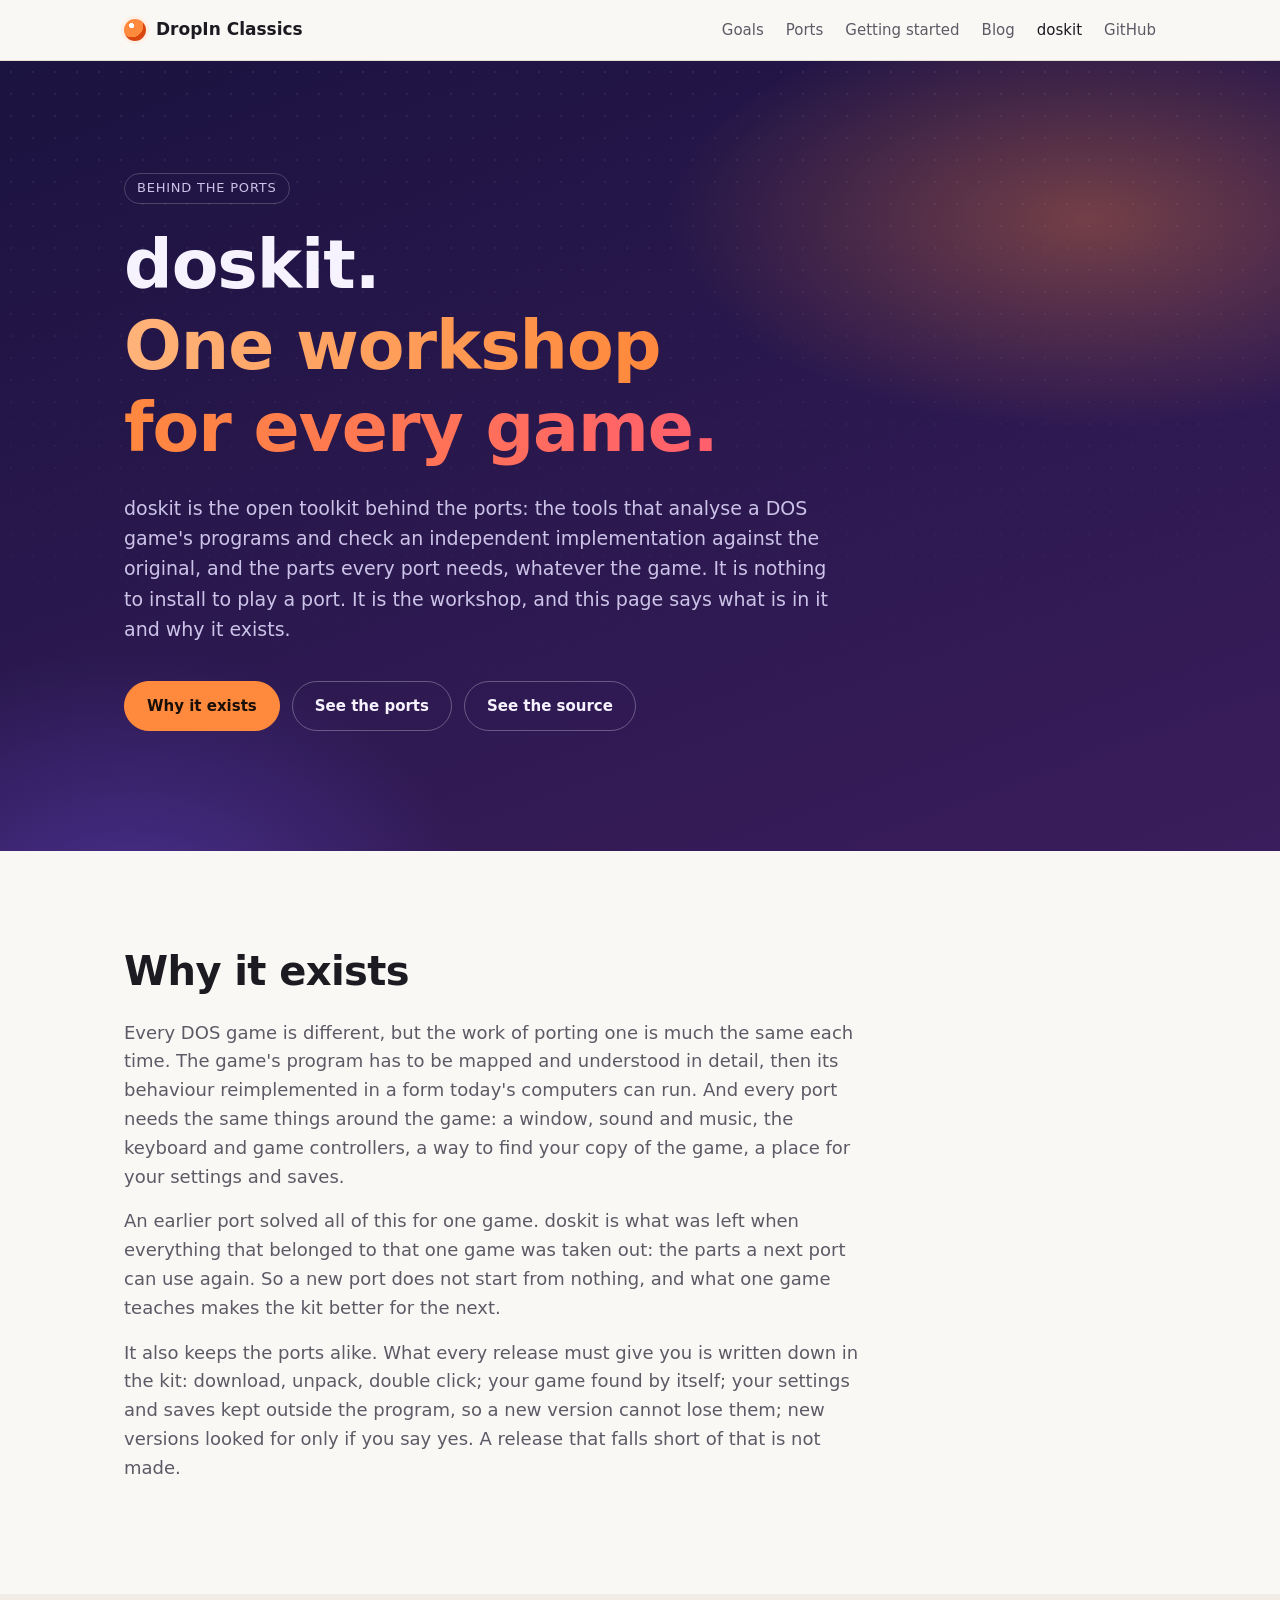
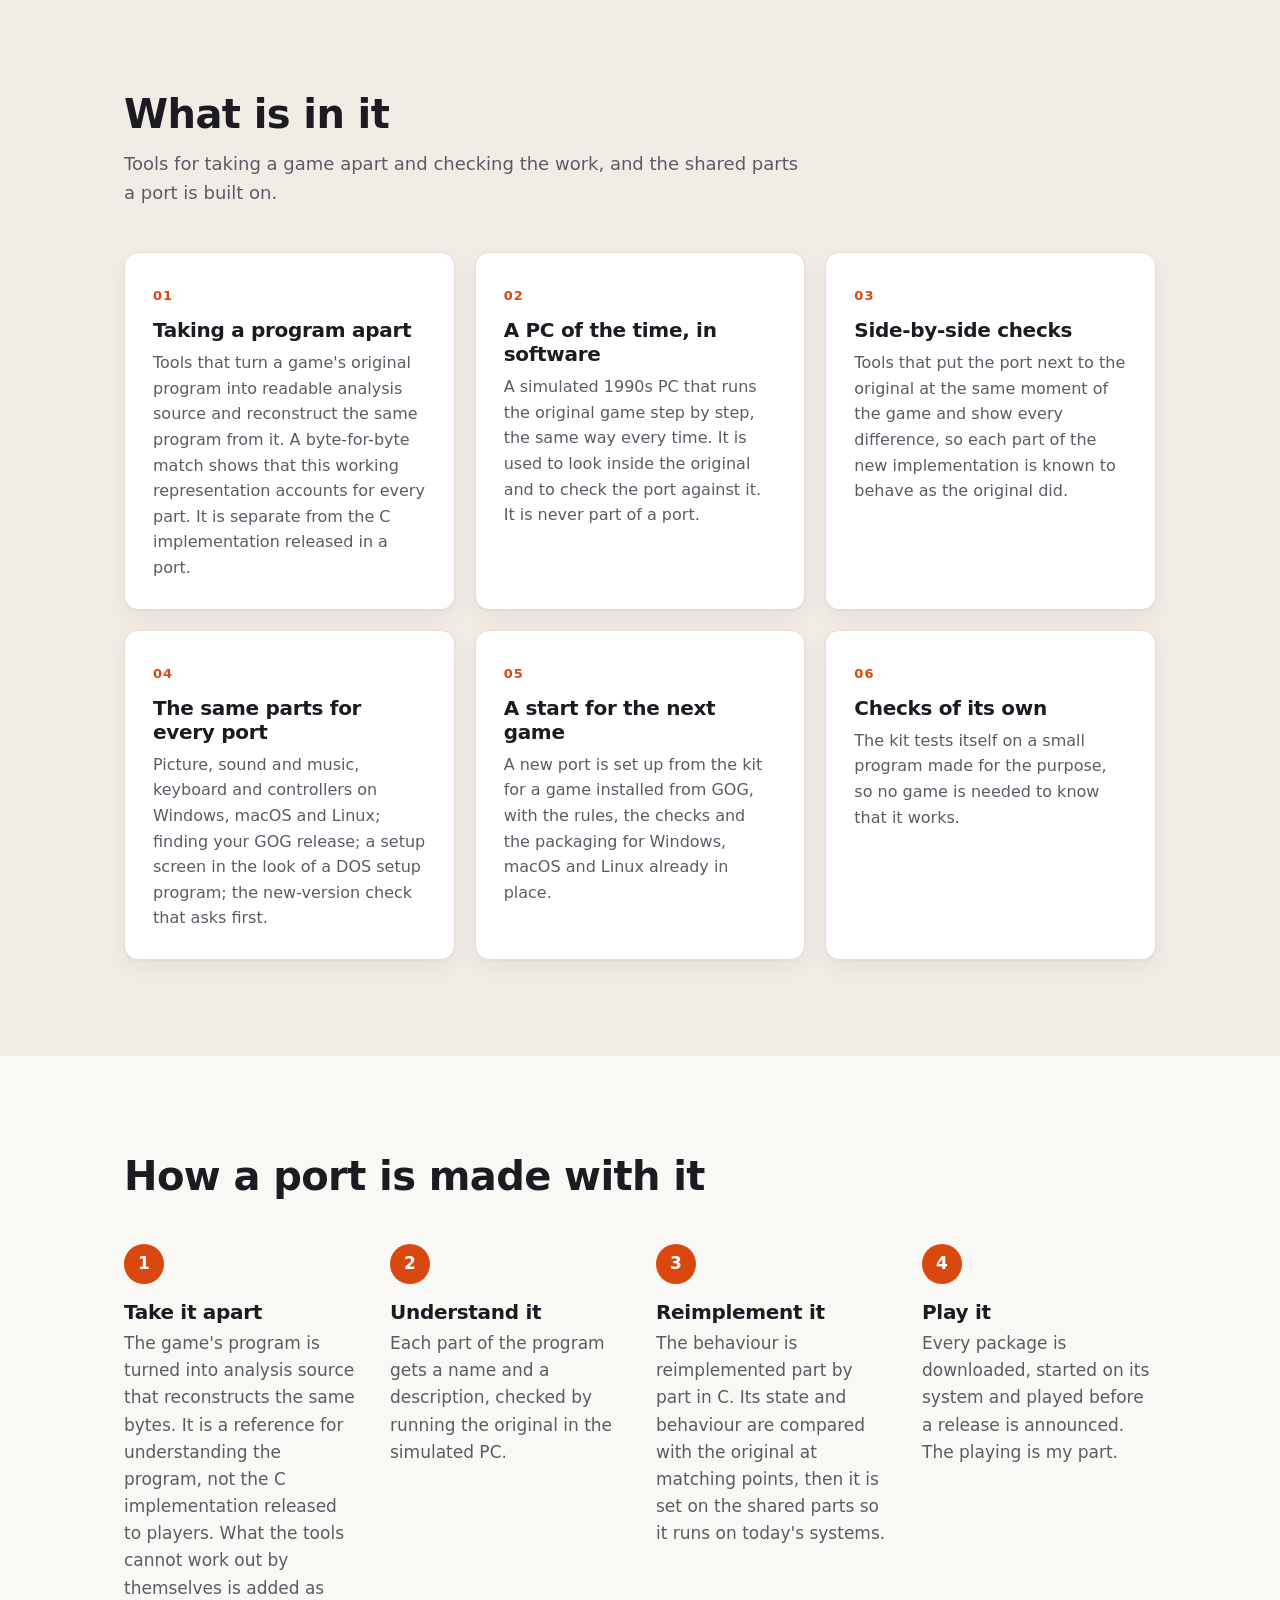
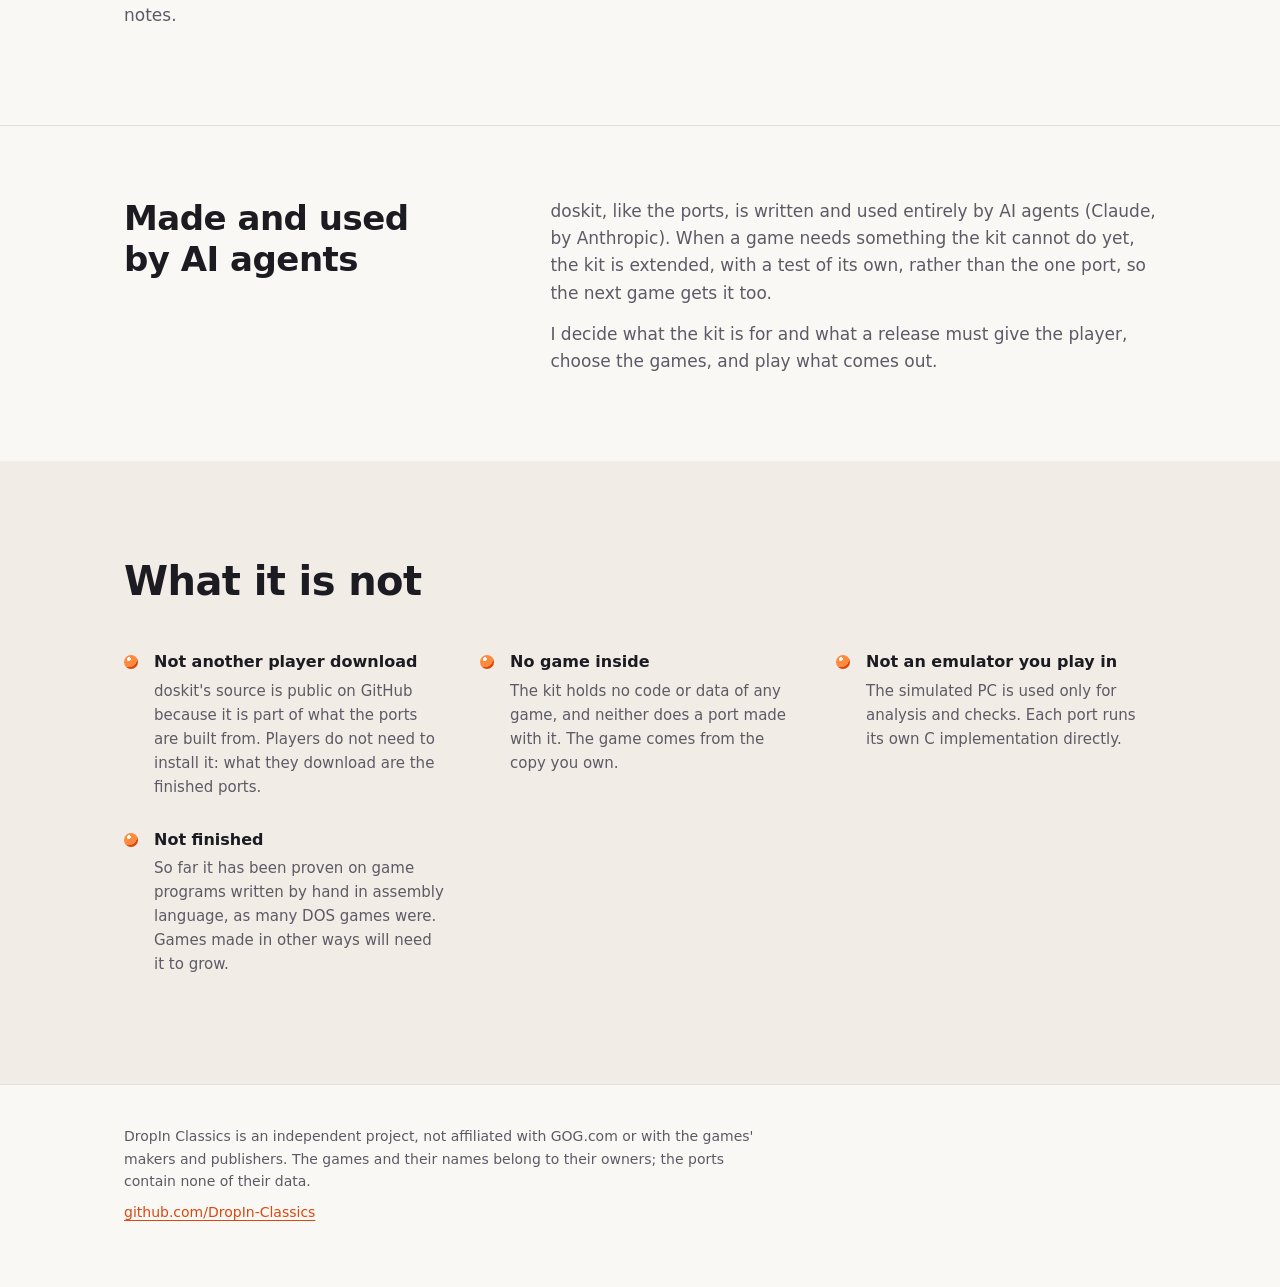
==== commit 52171e13: "A blog: entries as markdown, built to blog.html and posts/*.html" ====
--- a/doskit.html
+++ b/doskit.html
@@ -18,6 +18,7 @@
       <a href="index.html#goals">Goals</a>
       <a href="index.html#ports">Ports</a>
       <a href="index.html#start">Getting started</a>
+      <a href="blog.html">Blog</a>
       <a href="doskit.html" aria-current="page">doskit</a>
       <a href="https://github.com/DropIn-Classics">GitHub</a>
     </nav>
--- a/style.css
+++ b/style.css
@@ -203,8 +203,9 @@
   .requires { padding: 0 20px 24px; }
 }
 
-@media (max-width: 420px) {
+@media (max-width: 600px) {
   nav a:nth-child(1) { display: none; }
+  nav a:nth-child(6) { display: none; }
 }
 
 @media (prefers-reduced-motion: reduce) {
@@ -233,3 +234,34 @@
 .prose p { margin: 0 0 16px; color: var(--muted); font-size: 18px; }
 .brings.plain { padding: 0; margin-top: 32px; }
 .steps.four { grid-template-columns: repeat(auto-fit, minmax(210px, 1fr)); }
+
+/* blog */
+.posts { list-style: none; margin: 44px 0 0; padding: 0; display: grid; gap: 20px; }
+.post-item {
+  background: var(--surface); border: 1px solid var(--line); border-radius: var(--radius);
+  box-shadow: var(--shadow); padding: 28px;
+}
+.post-item h3 { font-size: 22px; margin: 0 0 6px; }
+.post-item h3 a { color: var(--text); text-decoration: none; }
+.post-item h3 a:hover { color: var(--accent); }
+.post-item p.lede { margin: 0; color: var(--muted); }
+.post-meta { color: var(--muted); font-size: 14px; margin: 0 0 10px; }
+.post h1 { font-size: clamp(30px, 4.6vw, 46px); font-weight: 800; margin: 0 0 24px; max-width: 20ch; }
+.wrap.narrow { max-width: 760px; }
+.prose h2, .prose h3 { color: var(--text); }
+.prose h2 { font-size: 24px; margin: 28px 0 8px; }
+.prose h3 { font-size: 20px; margin: 24px 0 8px; }
+.prose ul, .prose ol { color: var(--muted); font-size: 18px; margin: 0 0 16px; padding-left: 24px; }
+.prose li { margin: 0 0 6px; }
+.prose blockquote { margin: 0 0 16px; padding-left: 16px; border-left: 3px solid var(--line); }
+.prose blockquote p { margin: 0; }
+.prose code {
+  font-size: .88em; background: var(--bg-alt); border: 1px solid var(--line);
+  border-radius: 6px; padding: 1px 6px;
+}
+.prose pre { background: var(--bg-alt); border: 1px solid var(--line); border-radius: var(--radius); padding: 16px; overflow-x: auto; }
+.prose pre code { background: none; border: 0; padding: 0; }
+.prose hr { border: 0; border-top: 1px solid var(--line); margin: 28px 0; }
+.post-nav { display: grid; gap: 8px; margin-top: 40px; padding-top: 24px; border-top: 1px solid var(--line); }
+.post-nav a { font-size: 15px; }
+.post-nav .back { font-weight: 700; }
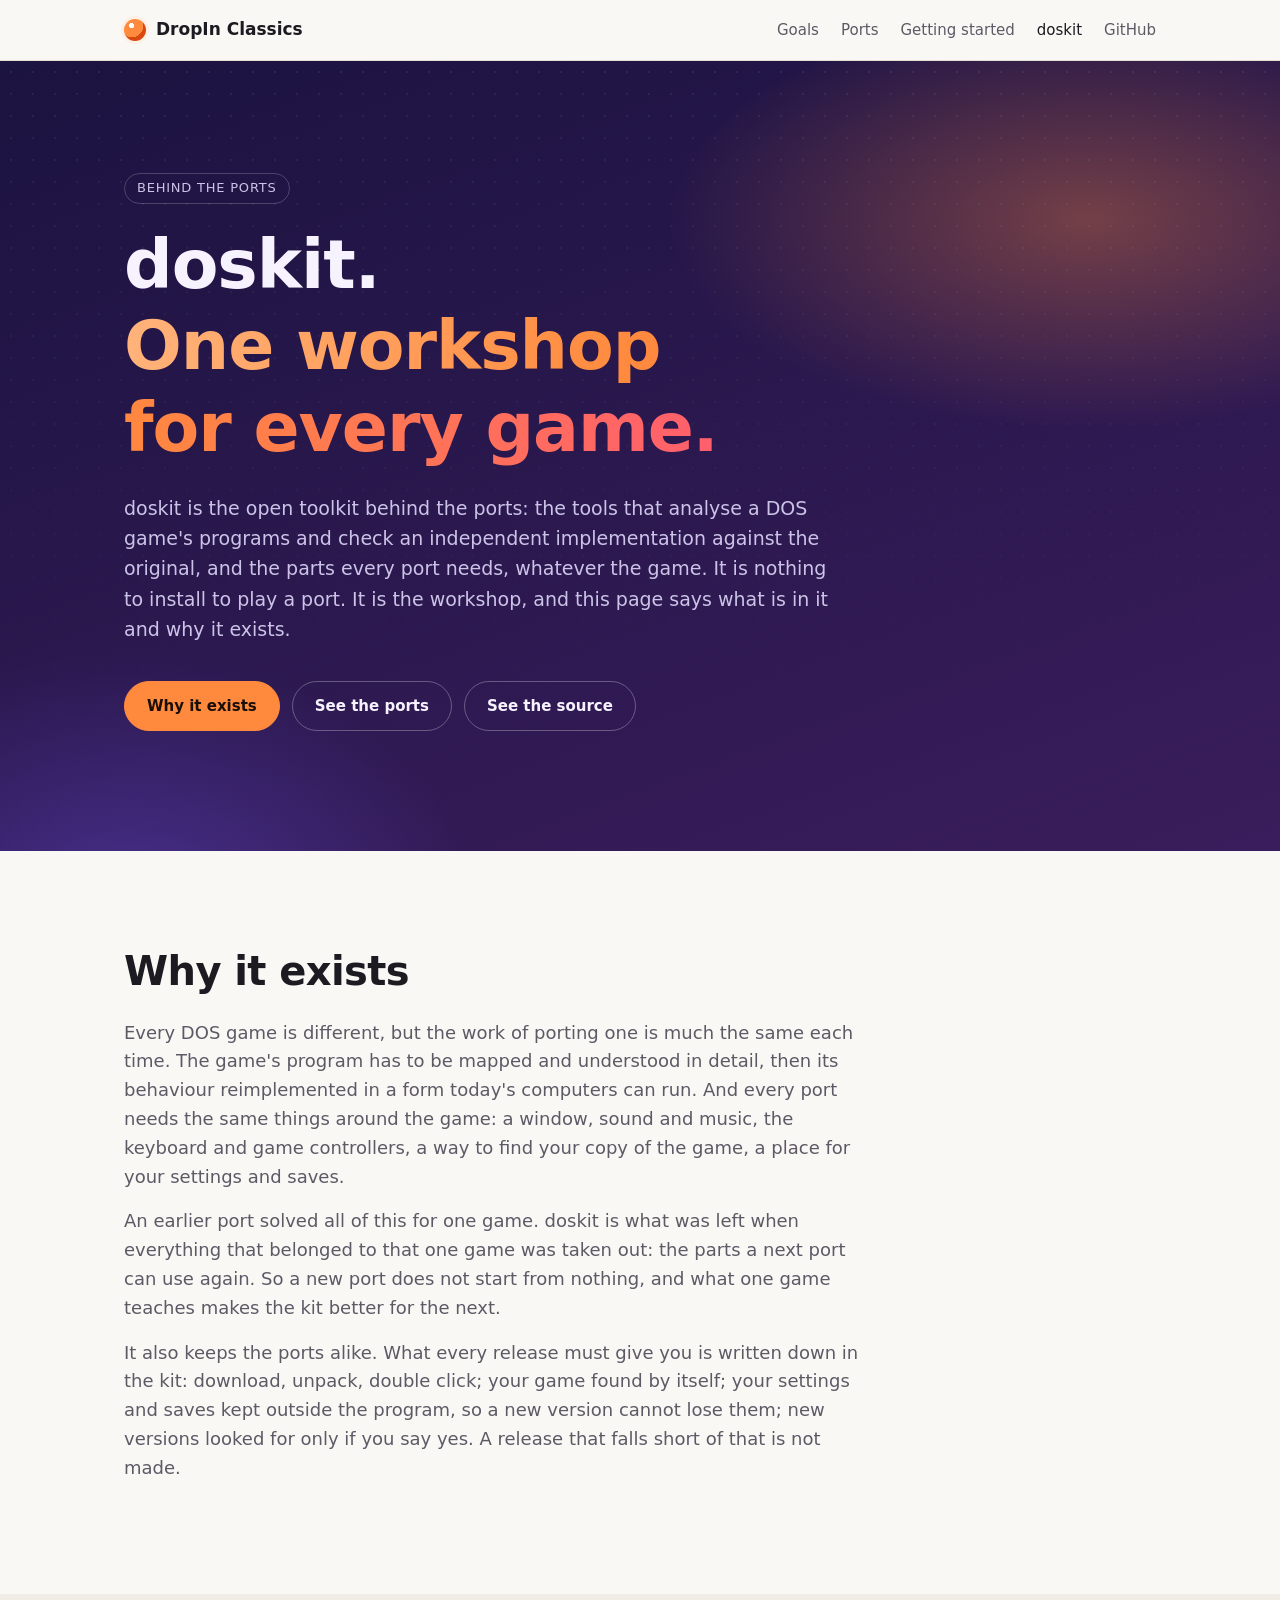
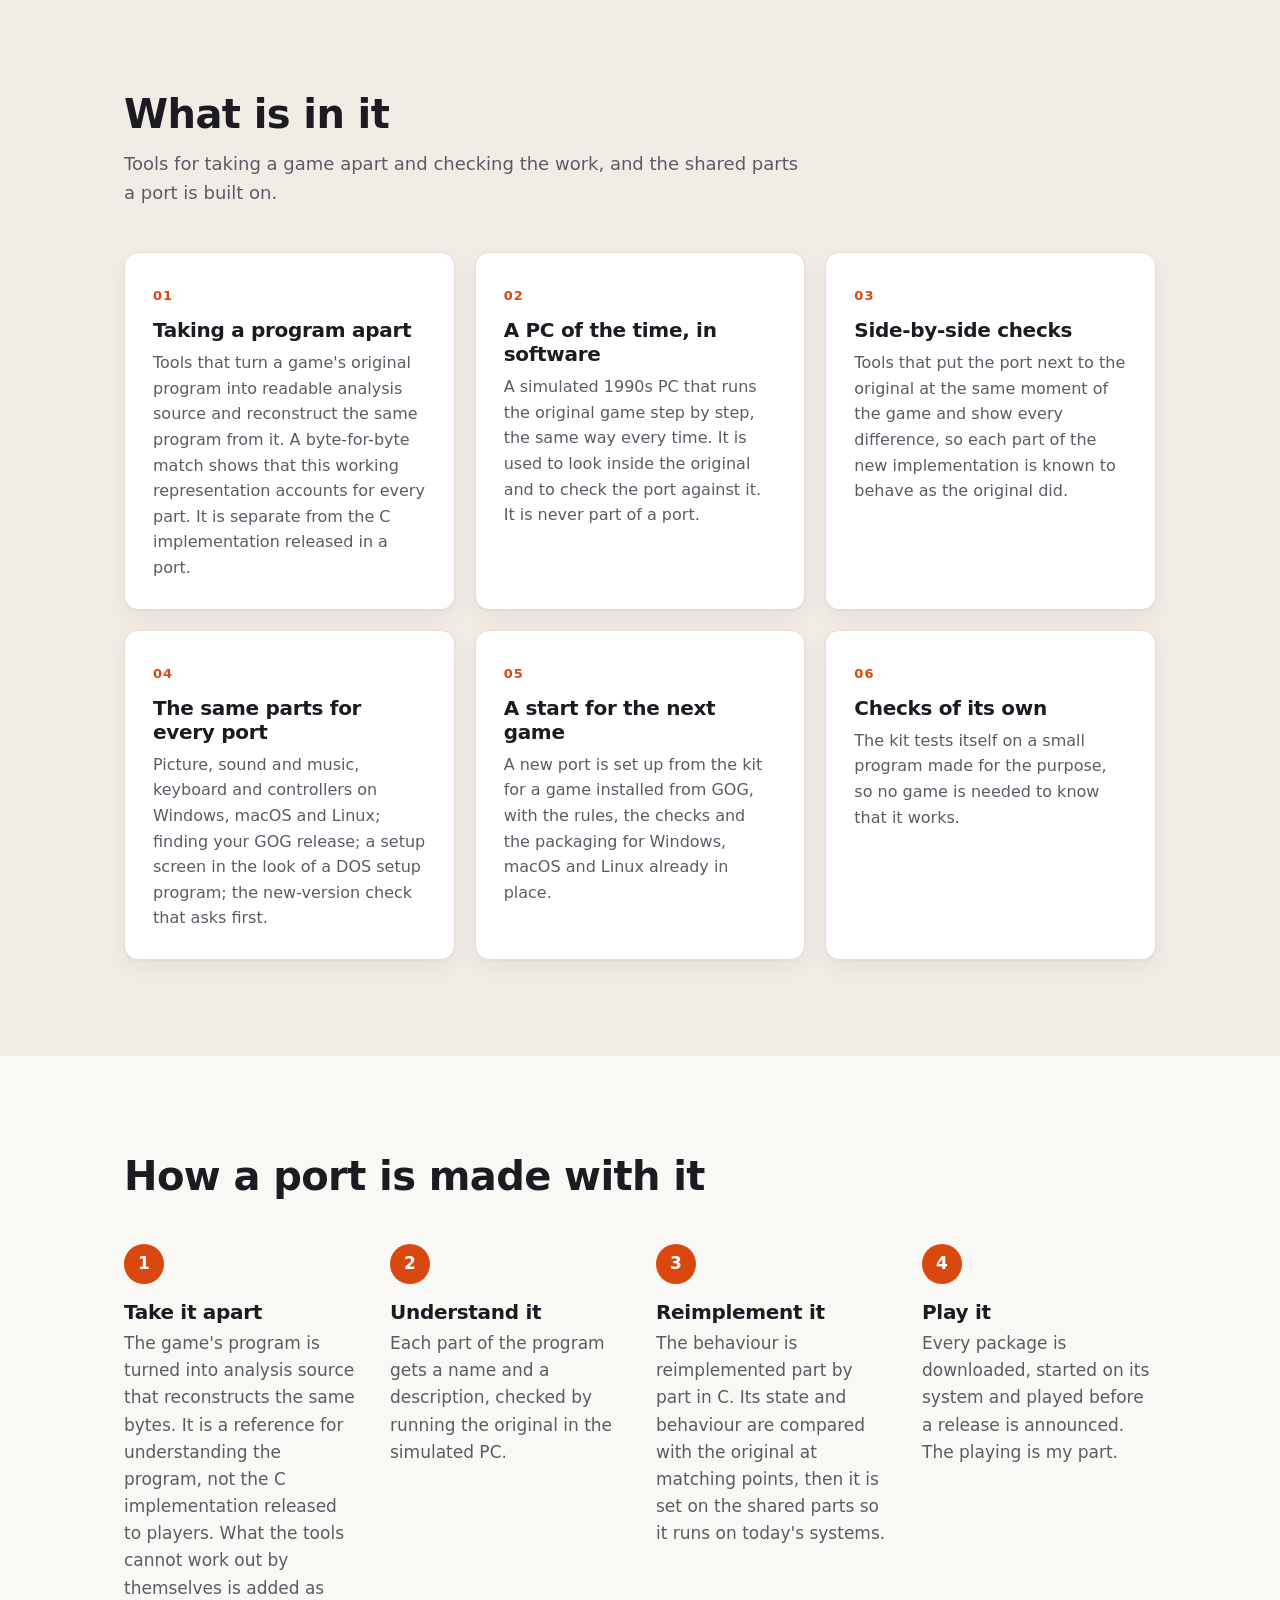
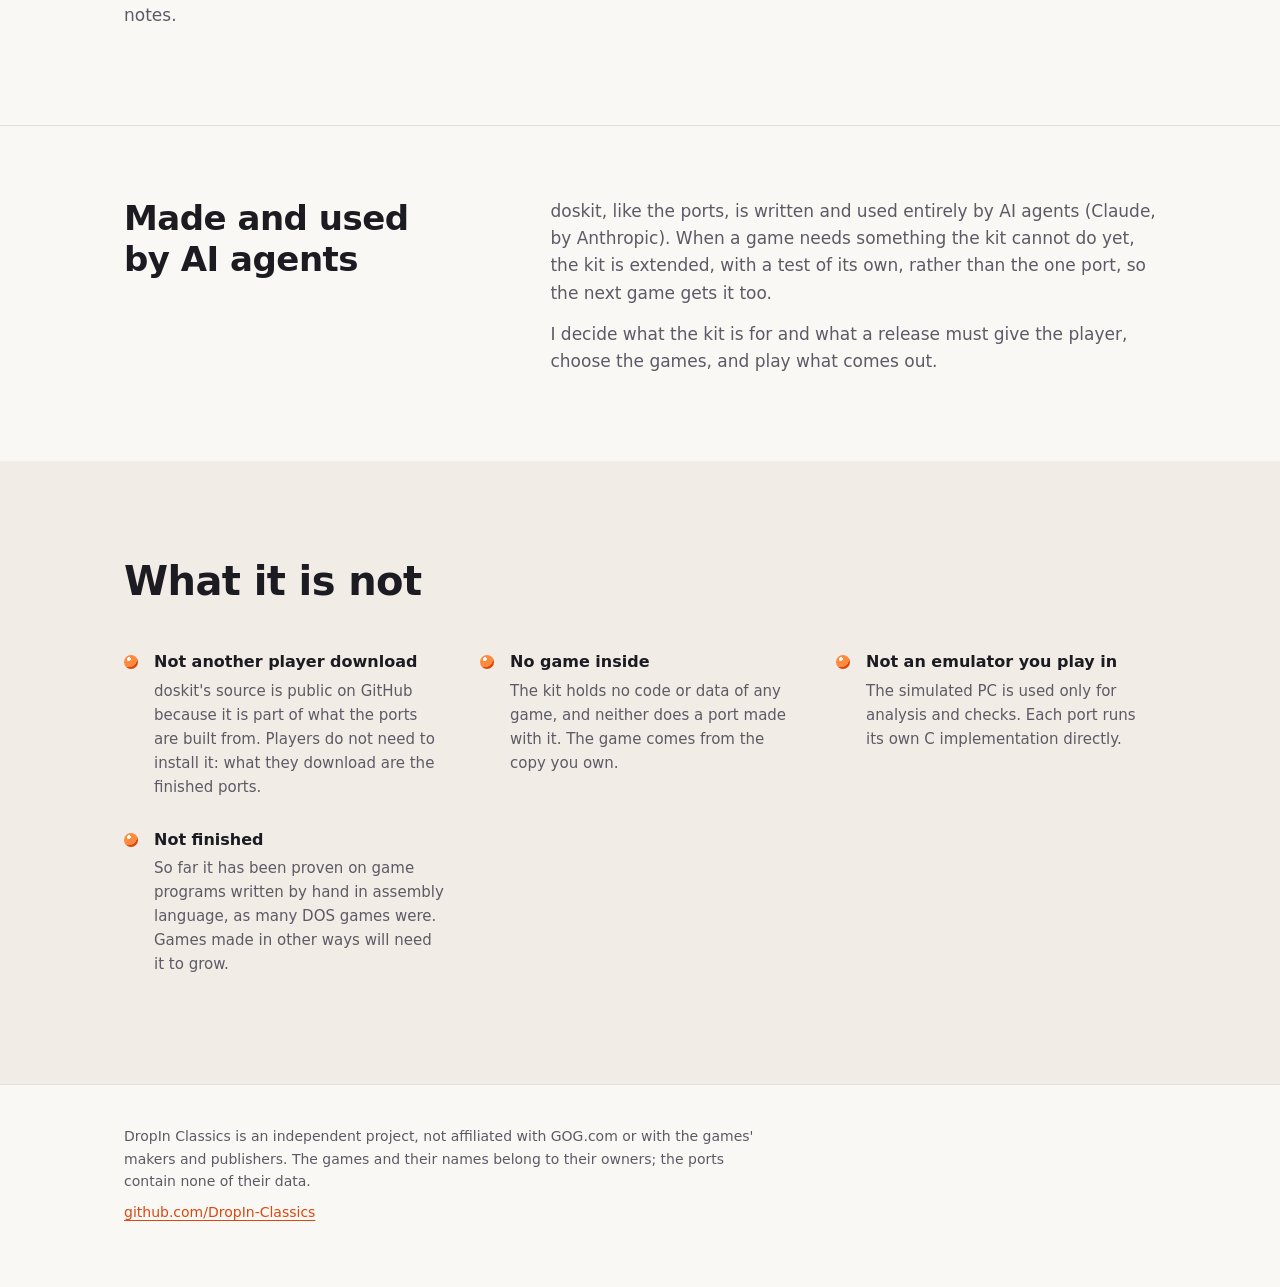
==== commit 22a7cfaa: "Remove the blog from the site" ====
--- a/doskit.html
+++ b/doskit.html
@@ -18,7 +18,6 @@
       <a href="index.html#goals">Goals</a>
       <a href="index.html#ports">Ports</a>
       <a href="index.html#start">Getting started</a>
-      <a href="blog.html">Blog</a>
       <a href="doskit.html" aria-current="page">doskit</a>
       <a href="https://github.com/DropIn-Classics">GitHub</a>
     </nav>
--- a/style.css
+++ b/style.css
@@ -235,33 +235,3 @@
 .brings.plain { padding: 0; margin-top: 32px; }
 .steps.four { grid-template-columns: repeat(auto-fit, minmax(210px, 1fr)); }
 
-/* blog */
-.posts { list-style: none; margin: 44px 0 0; padding: 0; display: grid; gap: 20px; }
-.post-item {
-  background: var(--surface); border: 1px solid var(--line); border-radius: var(--radius);
-  box-shadow: var(--shadow); padding: 28px;
-}
-.post-item h3 { font-size: 22px; margin: 0 0 6px; }
-.post-item h3 a { color: var(--text); text-decoration: none; }
-.post-item h3 a:hover { color: var(--accent); }
-.post-item p.lede { margin: 0; color: var(--muted); }
-.post-meta { color: var(--muted); font-size: 14px; margin: 0 0 10px; }
-.post h1 { font-size: clamp(30px, 4.6vw, 46px); font-weight: 800; margin: 0 0 24px; max-width: 20ch; }
-.wrap.narrow { max-width: 760px; }
-.prose h2, .prose h3 { color: var(--text); }
-.prose h2 { font-size: 24px; margin: 28px 0 8px; }
-.prose h3 { font-size: 20px; margin: 24px 0 8px; }
-.prose ul, .prose ol { color: var(--muted); font-size: 18px; margin: 0 0 16px; padding-left: 24px; }
-.prose li { margin: 0 0 6px; }
-.prose blockquote { margin: 0 0 16px; padding-left: 16px; border-left: 3px solid var(--line); }
-.prose blockquote p { margin: 0; }
-.prose code {
-  font-size: .88em; background: var(--bg-alt); border: 1px solid var(--line);
-  border-radius: 6px; padding: 1px 6px;
-}
-.prose pre { background: var(--bg-alt); border: 1px solid var(--line); border-radius: var(--radius); padding: 16px; overflow-x: auto; }
-.prose pre code { background: none; border: 0; padding: 0; }
-.prose hr { border: 0; border-top: 1px solid var(--line); margin: 28px 0; }
-.post-nav { display: grid; gap: 8px; margin-top: 40px; padding-top: 24px; border-top: 1px solid var(--line); }
-.post-nav a { font-size: 15px; }
-.post-nav .back { font-weight: 700; }
